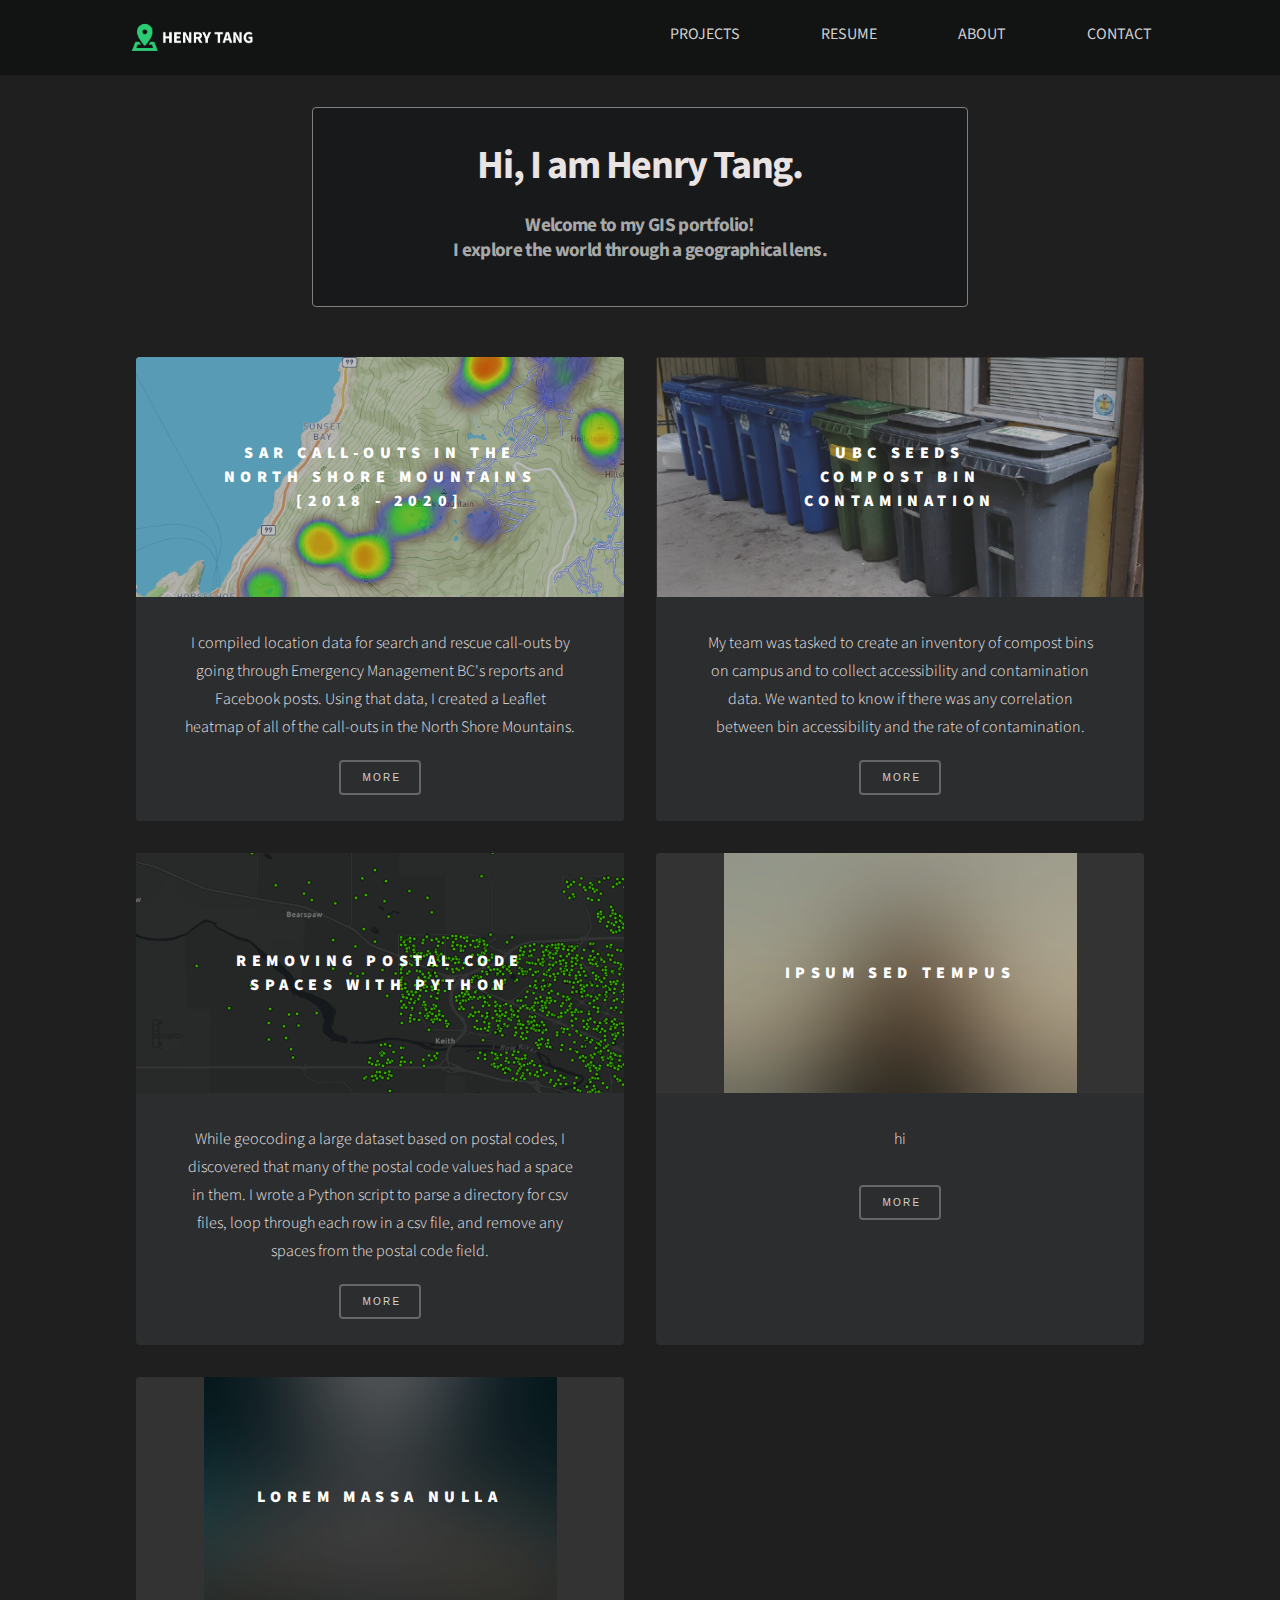
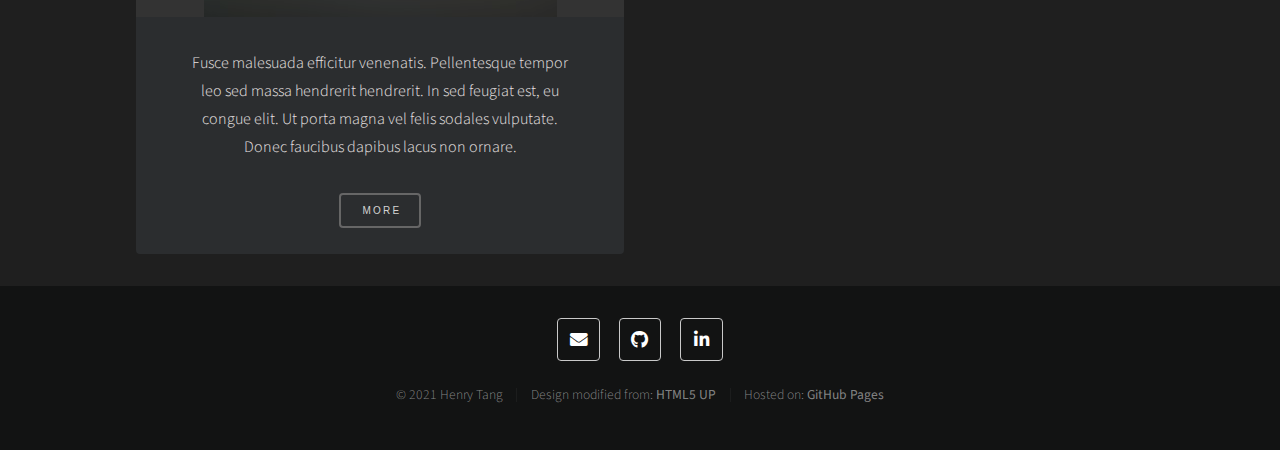
==== index.html @ 57dc657f "add postal code page" ====
<!DOCTYPE HTML>
<!--
	Phantom by HTML5 UP
	html5up.net | @ajlkn
	Free for personal and commercial use under the CCA 3.0 license (html5up.net/license)
-->
<html>

<head>
	<title>Henry Tang - GIS Portfolio</title>
	<meta charset="utf-8" />
	<meta name="viewport" content="width=device-width, initial-scale=1, user-scalable=no" />
	<link rel="icon" href="icons8-location-96.png"></link>
	<link rel="stylesheet" href="assets/css/main.css"></link>
	<noscript>
		<link rel="stylesheet" href="assets/css/noscript.css" />
	</noscript>
	<link rel="stylesheet" href="https://cdnjs.cloudflare.com/ajax/libs/font-awesome/4.7.0/css/font-awesome.min.css">
</head>



<body class="is-preload">
	<!-- Wrapper -->
	<div id="wrapper">

		<!-- Header -->
		<header id="header">

			<div class="container" id="navbar">
				<a href="index.html"><img id="logo" src="images/logo.png" alt="logo"></a>
				<nav id=nav_new>
					<ul>
						<li><a href="index.html">Projects</a></li>
						<li><a href="uploads//media//Resume.pdf" target=“_blank” rel=“noopener noreferrer”>Resume</a></li>
						<li><a href="about.html">About</a></li>
						<li><a href="contact.html">Contact</a></li>
					</ul>
				</nav>
			</div>
		</header>

		<!-- Main -->
		<div id="main">
			<div class="inner">
			<section id="intro" class="main">
				<div>
					<h1>Hi, I am Henry Tang.</h1>
					<h1 id=subtitle>Welcome to my GIS portfolio!</br> I explore the world through a geographical lens. </h1>
				</div>
			</section>

				<!-- Items -->
				<div id="boxes">
					<section class="main items">
						<article class="item">
							<header>
								<a href="SAR_callouts_2018_2020.html"><img src="images/heatmap2.png" alt="heatmap" style="max-width: 100%; height: auto;"></a>
								<h3 id=title>SAR Call-outs in the </br>North Shore Mountains </br>[2018 - 2020]</h3>
							</header>
							<p id=desc>I compiled location data for search and rescue call-outs by going through Emergency Management BC's reports and Facebook posts. Using that data, I created a Leaflet heatmap of all of the call-outs in the North Shore Mountains.  </p>
							<button class="button" onclick="parent.location='SAR_callouts_2018_2020.html'">More</button>
						</article>

						<article class="item">
							<header>
								<a href="SEEDS_compost.html"><img src="images/compost_bins.png" alt="compost_bins" style="max-width: 100%; height: auto;"></a>
								<h3 id=title>UBC SEEDS </br>Compost Bin </br>Contamination</h3>
							</header>
							<p id=desc>My team was tasked to create an inventory of compost bins on campus and to collect accessibility and contamination data. We wanted to know if there was any correlation between bin accessibility and the rate of contamination. </p>
							<button class="button" onclick="parent.location='SEEDS_compost.html'">More</button>
						</article>

						<article class="item">
							<header>
								<a href="postal_code_spaces.html"><img src="images/geocode.png" alt="" style="max-width: 100%; height: auto;"></a>
								<h3>Removing Postal Code </br>Spaces with Python</h3>
							</header>
							<p id=desc>While geocoding a large dataset based on postal codes, I discovered that many of the postal code values had a space in them. I wrote a Python script to parse a directory for csv files, loop through each row in a csv file, and remove any spaces from the postal code field.</p>
							<button class="button" onclick="parent.location='postal_code_spaces.html'">More</button>
							</button>
						</article>

						<article class="item">
							<header>
								<a href="#"><img src="images/pic04.jpg" alt="" style="max-width: 100%; height: auto;"></a>
								<h3>Ipsum sed tempus</h3>
							</header>
							<p>hi</p>
							<button class="button" onclick="">More</button>
						</article>

						<article class="item">
							<header>
								<a href="#"><img src="images/pic03.jpg" alt="" style="max-width: 100%; height: auto;"></a>
								<h3>Lorem massa nulla</h3>
							</header>
							<p>Fusce malesuada efficitur venenatis. Pellentesque tempor leo sed massa hendrerit
								hendrerit. In sed
								feugiat est, eu congue elit. Ut porta magna vel felis sodales vulputate. Donec faucibus
								dapibus
								lacus non ornare.</p>
							<button class="button" onclick="">More</button>
						</article>

						<!-- <article class="item">
							<header>
								<a href="#"><img src="images/pic04.jpg" alt="" style="max-width: 100%; height: auto;"></a>
								<h3>Ipsum sed tempus</h3>
							</header>
							<p>Fusce malesuada efficitur venenatis. Pellentesque tempor leo sed massa hendrerit
								hendrerit. In sed
								feugiat est, eu congue elit. Ut porta magna vel felis sodales vulputate. Donec faucibus
								dapibus
								lacus non ornare.</p>
							<button class="button" onclick="">More</button>

						</article> -->
					</section>
				</div>
				</section>
			</div>
		</div>

		<!-- Footer -->
		<footer id="footer">
			<div class="inner">
				<section>
					<ul class="icons">
						<li><a href="mailto:henrytang@htang.me" target=“_blank” rel=“noopener noreferrer” class="icon solid style2 fa-envelope"><span class="label">Email</span></a></li>
						<li><a href="https://github.com/ohenryu" target=“_blank” rel=“noopener noreferrer” class="icon brands style2 fa-github"><span class="label">GitHub</span></a></li>
						<li><a href="https://linkedin.com/in/tanghenry" target=“_blank” rel=“noopener noreferrer" class="icon brands style2 fa-linkedin-in"><span class="label">Linkedin</span></a></li>
					</ul>
				</section>
				<ul class="copyright">
					<li>&copy; 2021 Henry Tang</li><li>Design modified from: <a href="http://html5up.net" target=“_blank” rel=“noopener noreferrer">HTML5 UP</a></li><li>Hosted on: <a href="https://pages.github.com/" target=“_blank” rel=“noopener noreferrer">GitHub Pages</a></li>
				</ul>
			</div>
		</footer>

	</div>

	<!-- Scripts -->
	<script src="assets/js/jquery.min.js"></script>
	<script src="assets/js/browser.min.js"></script>
	<script src="assets/js/breakpoints.min.js"></script>
	<script src="assets/js/util.js"></script>
	<script src="assets/js/main.js"></script>
	<script>
	</script>
</body>

</html>
---- assets/css/main.css ----
@import url(fontawesome-all.min.css);
@import url("https://fonts.googleapis.com/css?family=Pacifico|Source+Sans+Pro:200,400");

/*
	Phantom by HTML5 UP
	html5up.net | @ajlkn
	Free for personal and commercial use under the CCA 3.0 license (html5up.net/license)
*/

html, body, div, span, applet, object,
iframe, h1, h2, h3, h4, h5, h6, p, blockquote,
pre, a, abbr, acronym, address, big, cite,
code, del, dfn, em, img, ins, kbd, q, s, samp,
small, strike, strong, sub, sup, tt, var, b,
u, i, center, dl, dt, dd, ol, ul, li, fieldset,
form, label, legend, table, caption, tbody,
tfoot, thead, tr, th, td, article, aside,
canvas, details, embed, figure, figcaption,
footer, header, hgroup, menu, nav, output, ruby,
section, summary, time, mark, audio, video {
	margin: 0;
	padding: 0;
	border: 0;
	font-size: 100%;
	font: inherit;
	vertical-align: baseline;}

article, aside, details, figcaption, figure,
footer, header, hgroup, menu, nav, section {
	display: block;}

body {
	line-height: 1;
}

ol, ul {
	list-style: none;
}

blockquote, q {
	quotes: none;
}

	blockquote:before, blockquote:after, q:before, q:after {
		content: '';
		content: none;
	}

table {
	border-collapse: collapse;
	border-spacing: 0;
}

body {
	-webkit-text-size-adjust: none;
}

mark {
	background-color: transparent;
	color: inherit;
}

input::-moz-focus-inner {
	border: 0;
	padding: 0;
}

input, select, textarea {
	-moz-appearance: none;
	-webkit-appearance: none;
	-ms-appearance: none;
	appearance: none;
}

/* Basic */

	@-ms-viewport {
		width: device-width;
	}

	body {
		-ms-overflow-style: scrollbar;
	}

	@media screen and (max-width: 480px) {

		html, body {
			min-width: 320px;
		}

	}

	html {
		box-sizing: border-box;
	}

	*, *:before, *:after {
		box-sizing: inherit;
	}

	body {
		background: #1f1f1f;
	}

		body.is-preload *, body.is-preload *:before, body.is-preload *:after {
			-moz-animation: none !important;
			-webkit-animation: none !important;
			-ms-animation: none !important;
			animation: none !important;
			-moz-transition: none !important;
			-webkit-transition: none !important;
			-ms-transition: none !important;
			transition: none !important;
		}

/* Intro */

#intro {
	margin: auto;
	padding: 2em 4em 1.5em 4em;
	background-color:#18191a;
	border-radius: 4px;
	text-align: center;
	border: gray;
	border-style: solid;
	border-width: 0.5px;
	max-width: 65%;
}

	@media screen and (max-width: 736px) {

		#intro {
			padding: 2em 2em 0.1em 2em;
		}

	}

	@media screen and (max-width: 480px) {

		#intro {
			padding: 2em 1em 0.1em 1em;
		}

			#intro p br {
				display: none;
			}

	}

/* Type */

	body, input, select, textarea {
		color: rgb(233, 227, 227);
		font-family: "Source Sans Pro", Helvetica, sans-serif;
		font-size: 13pt;
		font-weight: 300;
		line-height: 1.75;
		letter-spacing: 0px;
		align-content: left;
	}

		@media screen and (max-width: 1680px) {

			body, input, select, textarea {
				font-size: 13pt;
			}

		}

		@media screen and (max-width: 1280px) {

			body, input, select, textarea {
				font-size: 12pt;
			}

		}

	a {
		-moz-transition: border-bottom-color 0.2s ease, color 0.2s ease;
		-webkit-transition: border-bottom-color 0.2s ease, color 0.2s ease;
		-ms-transition: border-bottom-color 0.2s ease, color 0.2s ease;
		transition: border-bottom-color 0.2s ease, color 0.2s ease;
		text-decoration: none;
		color: #6487c9;
		font-weight: normal;
	}

		a:hover {
			border-bottom-color: transparent;
			color: #a0a9fd !important;
		}

	strong, b {
		font-weight: 900;
	}

	em, i {
		font-style: italic;
	}

	p {
		margin: 0 0 2em 0;
		font-weight: 300;
	}
		#text-indent {
			text-indent: 1.5em;
			text-align: left;
		}

	h1 {
		font-size: 2.5em;
		font-weight: 700;
		line-height: 1.3;
		margin: 0 0 1em 0;
		letter-spacing: -0.035em;
	}

		h1 a {
			color: inherit;
		}

		@media screen and (max-width: 736px) {

			h1 {
				font-size: 2em;
				margin: 0 0 1em 0;
			}

		}

		@media screen and (max-width: 360px) {

			h1 {
				font-size: 1.75em;
			}

		}

	h2, h3, h4, h5, h6 {
		font-weight: 900;
		line-height: 1.5;
		margin: 0 0 2em 0;
		text-transform: uppercase;
		letter-spacing: 0.35em;
	}

		h2 a, h3 a, h4 a, h5 a, h6 a {
			color: inherit;
		}

	h2 {
		font-size: 1.1em;
	}

	h3 {
		font-size: 1em;
	}

	h4 {
		font-size: 0.8em;
	}

	h5 {
		font-size: 0.8em;
	}

	h6 {
		font-size: 0.8em;
	}

	@media screen and (max-width: 980px) {

		h1 br, h2 br, h3 br, h4 br, h5 br, h6 br {
			display: none;
		}

	}

	@media screen and (max-width: 736px) {

		h2 {
			font-size: 1em;
		}

		h3 {
			font-size: 0.8em;
		}

	}

	sub {
		font-size: 0.8em;
		position: relative;
		top: 0.5em;
	}

	sup {
		font-size: 0.8em;
		position: relative;
		top: -0.5em;
	}

	blockquote {
		border-left: solid 4px #c9c9c9;
		font-style: italic;
		margin: 0 0 2em 0;
		padding: 0.5em 0 0.5em 2em;
	}

	code {
		background: rgba(144, 144, 144, 0.075);
		border-radius: 4px;
		border: solid 1px #c9c9c9;
		font-family: "Consolas", monospace;
		font-size: 0.9em;
		margin:  0.25em;
		padding: 0.25em 0.65em;
		text-align: left;
	}

	pre {
		-webkit-overflow-scrolling: touch;
		font-family: "Courier New", monospace;
		font-size: 0.9em;
		margin: 0 0 2em 0;
		width: 76%;
		height: 50%;
		margin: auto;
	}

		pre code {
			display: block;
			line-height: 1.75;
			padding: 1em 1.5em;
			overflow-x: auto;
		}

	hr {
		border: 0;
		border-bottom: solid 1px #c9c9c9;
		margin-top: -1em;
		margin-bottom: 1em;
	}

		hr.major {
			margin: 3em 0;
		}

	.align-left {
		text-align: left;
	}

	.align-center {
		text-align: center;
	}

	.align-right {
		text-align: right;
	}

/* Row */

	.row {
		display: flex;
		flex-wrap: wrap;
		box-sizing: border-box;
		align-items: stretch;
	}

		.row > * {
			box-sizing: border-box;
		}

		.row.gtr-uniform > * > :last-child {
			margin-bottom: 0;
		}

		.row.aln-left {
			justify-content: flex-start;
		}

		.row.aln-center {
			justify-content: center;
		}

		.row.aln-right {
			justify-content: flex-end;
		}

		.row.aln-top {
			align-items: flex-start;
		}

		.row.aln-middle {
			align-items: center;
		}

		.row.aln-bottom {
			align-items: flex-end;
		}

		.row > .imp {
			order: -1;
		}

		.row > .col-1 {
			width: 8.33333%;
		}

		.row > .off-1 {
			margin-left: 8.33333%;
		}

		.row > .col-2 {
			width: 16.66667%;
		}

		.row > .off-2 {
			margin-left: 16.66667%;
		}

		.row > .col-3 {
			width: 25%;
		}

		.row > .off-3 {
			margin-left: 25%;
		}

		.row > .col-4 {
			width: 33.33333%;
		}

		.row > .off-4 {
			margin-left: 33.33333%;
		}

		.row > .col-5 {
			width: 41.66667%;
		}

		.row > .off-5 {
			margin-left: 41.66667%;
		}

		.row > .col-6 {
			width: 50%;
		}

		.row > .off-6 {
			margin-left: 50%;
		}

		.row > .col-7 {
			width: 58.33333%;
		}

		.row > .off-7 {
			margin-left: 58.33333%;
		}

		.row > .col-8 {
			width: 66.66667%;
		}

		.row > .off-8 {
			margin-left: 66.66667%;
		}

		.row > .col-9 {
			width: 75%;
		}

		.row > .off-9 {
			margin-left: 75%;
		}

		.row > .col-10 {
			width: 83.33333%;
		}

		.row > .off-10 {
			margin-left: 83.33333%;
		}

		.row > .col-11 {
			width: 91.66667%;
		}

		.row > .off-11 {
			margin-left: 91.66667%;
		}

		.row > .col-12 {
			width: 100%;
		}

		.row > .off-12 {
			margin-left: 100%;
		}

		.row.gtr-0 {
			margin-top: 0;
			margin-left: 0em;
		}

			.row.gtr-0 > * {
				padding: 0 0 0 0em;
			}

			.row.gtr-0.gtr-uniform {
				margin-top: 0em;
			}

				.row.gtr-0.gtr-uniform > * {
					padding-top: 0em;
				}

		.row.gtr-25 {
			margin-top: 0;
			margin-left: -0.5em;
		}

			.row.gtr-25 > * {
				padding: 0 0 0 0.5em;
			}

			.row.gtr-25.gtr-uniform {
				margin-top: -0.5em;
			}

				.row.gtr-25.gtr-uniform > * {
					padding-top: 0.5em;
				}

		.row.gtr-50 {
			margin-top: 0;
			margin-left: -1em;
		}

			.row.gtr-50 > * {
				padding: 0 0 0 1em;
			}

			.row.gtr-50.gtr-uniform {
				margin-top: -1em;
			}

				.row.gtr-50.gtr-uniform > * {
					padding-top: 1em;
				}

		.row {
			margin-top: 0;
			margin-left: -2em;
		}

			.row > * {
				padding: 0 0 0 2em;
			}

			.row.gtr-uniform {
				margin-top: -2em;
			}

				.row.gtr-uniform > * {
					padding-top: 2em;
				}

		.row.gtr-150 {
			margin-top: 0;
			margin-left: -3em;
		}

			.row.gtr-150 > * {
				padding: 0 0 0 3em;
			}

			.row.gtr-150.gtr-uniform {
				margin-top: -3em;
			}

				.row.gtr-150.gtr-uniform > * {
					padding-top: 3em;
				}

		.row.gtr-200 {
			margin-top: 0;
			margin-left: -4em;
		}

			.row.gtr-200 > * {
				padding: 0 0 0 4em;
			}

			.row.gtr-200.gtr-uniform {
				margin-top: -4em;
			}

				.row.gtr-200.gtr-uniform > * {
					padding-top: 4em;
				}

		@media screen and (max-width: 1680px) {

			.row {
				display: flex;
				flex-wrap: wrap;
				box-sizing: border-box;
				align-items: stretch;
			}

				.row > * {
					box-sizing: border-box;
				}

				.row.gtr-uniform > * > :last-child {
					margin-bottom: 0;
				}

				.row.aln-left {
					justify-content: flex-start;
				}

				.row.aln-center {
					justify-content: center;
				}

				.row.aln-right {
					justify-content: flex-end;
				}

				.row.aln-top {
					align-items: flex-start;
				}

				.row.aln-middle {
					align-items: center;
				}

				.row.aln-bottom {
					align-items: flex-end;
				}

				.row > .imp-xlarge {
					order: -1;
				}

				.row > .col-1-xlarge {
					width: 8.33333%;
				}

				.row > .off-1-xlarge {
					margin-left: 8.33333%;
				}

				.row > .col-2-xlarge {
					width: 16.66667%;
				}

				.row > .off-2-xlarge {
					margin-left: 16.66667%;
				}

				.row > .col-3-xlarge {
					width: 25%;
				}

				.row > .off-3-xlarge {
					margin-left: 25%;
				}

				.row > .col-4-xlarge {
					width: 33.33333%;
				}

				.row > .off-4-xlarge {
					margin-left: 33.33333%;
				}

				.row > .col-5-xlarge {
					width: 41.66667%;
				}

				.row > .off-5-xlarge {
					margin-left: 41.66667%;
				}

				.row > .col-6-xlarge {
					width: 50%;
				}

				.row > .off-6-xlarge {
					margin-left: 50%;
				}

				.row > .col-7-xlarge {
					width: 58.33333%;
				}

				.row > .off-7-xlarge {
					margin-left: 58.33333%;
				}

				.row > .col-8-xlarge {
					width: 66.66667%;
				}

				.row > .off-8-xlarge {
					margin-left: 66.66667%;
				}

				.row > .col-9-xlarge {
					width: 75%;
				}

				.row > .off-9-xlarge {
					margin-left: 75%;
				}

				.row > .col-10-xlarge {
					width: 83.33333%;
				}

				.row > .off-10-xlarge {
					margin-left: 83.33333%;
				}

				.row > .col-11-xlarge {
					width: 91.66667%;
				}

				.row > .off-11-xlarge {
					margin-left: 91.66667%;
				}

				.row > .col-12-xlarge {
					width: 100%;
				}

				.row > .off-12-xlarge {
					margin-left: 100%;
				}

				.row.gtr-0 {
					margin-top: 0;
					margin-left: 0em;
				}

					.row.gtr-0 > * {
						padding: 0 0 0 0em;
					}

					.row.gtr-0.gtr-uniform {
						margin-top: 0em;
					}

						.row.gtr-0.gtr-uniform > * {
							padding-top: 0em;
						}

				.row.gtr-25 {
					margin-top: 0;
					margin-left: -0.5em;
				}

					.row.gtr-25 > * {
						padding: 0 0 0 0.5em;
					}

					.row.gtr-25.gtr-uniform {
						margin-top: -0.5em;
					}

						.row.gtr-25.gtr-uniform > * {
							padding-top: 0.5em;
						}

				.row.gtr-50 {
					margin-top: 0;
					margin-left: -1em;
				}

					.row.gtr-50 > * {
						padding: 0 0 0 1em;
					}

					.row.gtr-50.gtr-uniform {
						margin-top: -1em;
					}

						.row.gtr-50.gtr-uniform > * {
							padding-top: 1em;
						}

				.row {
					margin-top: 0;
					margin-left: -2em;
				}

					.row > * {
						padding: 0 0 0 2em;
					}

					.row.gtr-uniform {
						margin-top: -2em;
					}

						.row.gtr-uniform > * {
							padding-top: 2em;
						}

				.row.gtr-150 {
					margin-top: 0;
					margin-left: -3em;
				}

					.row.gtr-150 > * {
						padding: 0 0 0 3em;
					}

					.row.gtr-150.gtr-uniform {
						margin-top: -3em;
					}

						.row.gtr-150.gtr-uniform > * {
							padding-top: 3em;
						}

				.row.gtr-200 {
					margin-top: 0;
					margin-left: -4em;
				}

					.row.gtr-200 > * {
						padding: 0 0 0 4em;
					}

					.row.gtr-200.gtr-uniform {
						margin-top: -4em;
					}

						.row.gtr-200.gtr-uniform > * {
							padding-top: 4em;
						}

		}

		@media screen and (max-width: 1280px) {

			.row {
				display: flex;
				flex-wrap: wrap;
				box-sizing: border-box;
				align-items: stretch;
			}

				.row > * {
					box-sizing: border-box;
				}

				.row.gtr-uniform > * > :last-child {
					margin-bottom: 0;
				}

				.row.aln-left {
					justify-content: flex-start;
				}

				.row.aln-center {
					justify-content: center;
				}

				.row.aln-right {
					justify-content: flex-end;
				}

				.row.aln-top {
					align-items: flex-start;
				}

				.row.aln-middle {
					align-items: center;
				}

				.row.aln-bottom {
					align-items: flex-end;
				}

				.row > .imp-large {
					order: -1;
				}

				.row > .col-1-large {
					width: 8.33333%;
				}

				.row > .off-1-large {
					margin-left: 8.33333%;
				}

				.row > .col-2-large {
					width: 16.66667%;
				}

				.row > .off-2-large {
					margin-left: 16.66667%;
				}

				.row > .col-3-large {
					width: 25%;
				}

				.row > .off-3-large {
					margin-left: 25%;
				}

				.row > .col-4-large {
					width: 33.33333%;
				}

				.row > .off-4-large {
					margin-left: 33.33333%;
				}

				.row > .col-5-large {
					width: 41.66667%;
				}

				.row > .off-5-large {
					margin-left: 41.66667%;
				}

				.row > .col-6-large {
					width: 50%;
				}

				.row > .off-6-large {
					margin-left: 50%;
				}

				.row > .col-7-large {
					width: 58.33333%;
				}

				.row > .off-7-large {
					margin-left: 58.33333%;
				}

				.row > .col-8-large {
					width: 66.66667%;
				}

				.row > .off-8-large {
					margin-left: 66.66667%;
				}

				.row > .col-9-large {
					width: 75%;
				}

				.row > .off-9-large {
					margin-left: 75%;
				}

				.row > .col-10-large {
					width: 83.33333%;
				}

				.row > .off-10-large {
					margin-left: 83.33333%;
				}

				.row > .col-11-large {
					width: 91.66667%;
				}

				.row > .off-11-large {
					margin-left: 91.66667%;
				}

				.row > .col-12-large {
					width: 100%;
				}

				.row > .off-12-large {
					margin-left: 100%;
				}

				.row.gtr-0 {
					margin-top: 0;
					margin-left: 0em;
				}

					.row.gtr-0 > * {
						padding: 0 0 0 0em;
					}

					.row.gtr-0.gtr-uniform {
						margin-top: 0em;
					}

						.row.gtr-0.gtr-uniform > * {
							padding-top: 0em;
						}

				.row.gtr-25 {
					margin-top: 0;
					margin-left: -0.5em;
				}

					.row.gtr-25 > * {
						padding: 0 0 0 0.5em;
					}

					.row.gtr-25.gtr-uniform {
						margin-top: -0.5em;
					}

						.row.gtr-25.gtr-uniform > * {
							padding-top: 0.5em;
						}

				.row.gtr-50 {
					margin-top: 0;
					margin-left: -1em;
				}

					.row.gtr-50 > * {
						padding: 0 0 0 1em;
					}

					.row.gtr-50.gtr-uniform {
						margin-top: -1em;
					}

						.row.gtr-50.gtr-uniform > * {
							padding-top: 1em;
						}

				.row {
					margin-top: 0;
					margin-left: -2em;
				}

					.row > * {
						padding: 0 0 0 2em;
					}

					.row.gtr-uniform {
						margin-top: -2em;
					}

						.row.gtr-uniform > * {
							padding-top: 2em;
						}

				.row.gtr-150 {
					margin-top: 0;
					margin-left: -3em;
				}

					.row.gtr-150 > * {
						padding: 0 0 0 3em;
					}

					.row.gtr-150.gtr-uniform {
						margin-top: -3em;
					}

						.row.gtr-150.gtr-uniform > * {
							padding-top: 3em;
						}

				.row.gtr-200 {
					margin-top: 0;
					margin-left: -4em;
				}

					.row.gtr-200 > * {
						padding: 0 0 0 4em;
					}

					.row.gtr-200.gtr-uniform {
						margin-top: -4em;
					}

						.row.gtr-200.gtr-uniform > * {
							padding-top: 4em;
						}

		}

		@media screen and (max-width: 980px) {

			.row {
				display: flex;
				flex-wrap: wrap;
				box-sizing: border-box;
				align-items: stretch;
			}

				.row > * {
					box-sizing: border-box;
				}

				.row.gtr-uniform > * > :last-child {
					margin-bottom: 0;
				}

				.row.aln-left {
					justify-content: flex-start;
				}

				.row.aln-center {
					justify-content: center;
				}

				.row.aln-right {
					justify-content: flex-end;
				}

				.row.aln-top {
					align-items: flex-start;
				}

				.row.aln-middle {
					align-items: center;
				}

				.row.aln-bottom {
					align-items: flex-end;
				}

				.row > .imp-medium {
					order: -1;
				}

				.row > .col-1-medium {
					width: 8.33333%;
				}

				.row > .off-1-medium {
					margin-left: 8.33333%;
				}

				.row > .col-2-medium {
					width: 16.66667%;
				}

				.row > .off-2-medium {
					margin-left: 16.66667%;
				}

				.row > .col-3-medium {
					width: 25%;
				}

				.row > .off-3-medium {
					margin-left: 25%;
				}

				.row > .col-4-medium {
					width: 33.33333%;
				}

				.row > .off-4-medium {
					margin-left: 33.33333%;
				}

				.row > .col-5-medium {
					width: 41.66667%;
				}

				.row > .off-5-medium {
					margin-left: 41.66667%;
				}

				.row > .col-6-medium {
					width: 50%;
				}

				.row > .off-6-medium {
					margin-left: 50%;
				}

				.row > .col-7-medium {
					width: 58.33333%;
				}

				.row > .off-7-medium {
					margin-left: 58.33333%;
				}

				.row > .col-8-medium {
					width: 66.66667%;
				}

				.row > .off-8-medium {
					margin-left: 66.66667%;
				}

				.row > .col-9-medium {
					width: 75%;
				}

				.row > .off-9-medium {
					margin-left: 75%;
				}

				.row > .col-10-medium {
					width: 83.33333%;
				}

				.row > .off-10-medium {
					margin-left: 83.33333%;
				}

				.row > .col-11-medium {
					width: 91.66667%;
				}

				.row > .off-11-medium {
					margin-left: 91.66667%;
				}

				.row > .col-12-medium {
					width: 100%;
				}

				.row > .off-12-medium {
					margin-left: 100%;
				}

				.row.gtr-0 {
					margin-top: 0;
					margin-left: 0em;
				}

					.row.gtr-0 > * {
						padding: 0 0 0 0em;
					}

					.row.gtr-0.gtr-uniform {
						margin-top: 0em;
					}

						.row.gtr-0.gtr-uniform > * {
							padding-top: 0em;
						}

				.row.gtr-25 {
					margin-top: 0;
					margin-left: -0.375em;
				}

					.row.gtr-25 > * {
						padding: 0 0 0 0.375em;
					}

					.row.gtr-25.gtr-uniform {
						margin-top: -0.375em;
					}

						.row.gtr-25.gtr-uniform > * {
							padding-top: 0.375em;
						}

				.row.gtr-50 {
					margin-top: 0;
					margin-left: -0.75em;
				}

					.row.gtr-50 > * {
						padding: 0 0 0 0.75em;
					}

					.row.gtr-50.gtr-uniform {
						margin-top: -0.75em;
					}

						.row.gtr-50.gtr-uniform > * {
							padding-top: 0.75em;
						}

				.row {
					margin-top: 0;
					margin-left: -1.5em;
				}

					.row > * {
						padding: 0 0 0 1.5em;
					}

					.row.gtr-uniform {
						margin-top: -1.5em;
					}

						.row.gtr-uniform > * {
							padding-top: 1.5em;
						}

				.row.gtr-150 {
					margin-top: 0;
					margin-left: -2.25em;
				}

					.row.gtr-150 > * {
						padding: 0 0 0 2.25em;
					}

					.row.gtr-150.gtr-uniform {
						margin-top: -2.25em;
					}

						.row.gtr-150.gtr-uniform > * {
							padding-top: 2.25em;
						}

				.row.gtr-200 {
					margin-top: 0;
					margin-left: -3em;
				}

					.row.gtr-200 > * {
						padding: 0 0 0 3em;
					}

					.row.gtr-200.gtr-uniform {
						margin-top: -3em;
					}

						.row.gtr-200.gtr-uniform > * {
							padding-top: 3em;
						}

		}

		@media screen and (max-width: 736px) {

			.row {
				display: flex;
				flex-wrap: wrap;
				box-sizing: border-box;
				align-items: stretch;
			}

				.row > * {
					box-sizing: border-box;
				}

				.row.gtr-uniform > * > :last-child {
					margin-bottom: 0;
				}

				.row.aln-left {
					justify-content: flex-start;
				}

				.row.aln-center {
					justify-content: center;
				}

				.row.aln-right {
					justify-content: flex-end;
				}

				.row.aln-top {
					align-items: flex-start;
				}

				.row.aln-middle {
					align-items: center;
				}

				.row.aln-bottom {
					align-items: flex-end;
				}

				.row > .imp-small {
					order: -1;
				}

				.row > .col-1-small {
					width: 8.33333%;
				}

				.row > .off-1-small {
					margin-left: 8.33333%;
				}

				.row > .col-2-small {
					width: 16.66667%;
				}

				.row > .off-2-small {
					margin-left: 16.66667%;
				}

				.row > .col-3-small {
					width: 25%;
				}

				.row > .off-3-small {
					margin-left: 25%;
				}

				.row > .col-4-small {
					width: 33.33333%;
				}

				.row > .off-4-small {
					margin-left: 33.33333%;
				}

				.row > .col-5-small {
					width: 41.66667%;
				}

				.row > .off-5-small {
					margin-left: 41.66667%;
				}

				.row > .col-6-small {
					width: 50%;
				}

				.row > .off-6-small {
					margin-left: 50%;
				}

				.row > .col-7-small {
					width: 58.33333%;
				}

				.row > .off-7-small {
					margin-left: 58.33333%;
				}

				.row > .col-8-small {
					width: 66.66667%;
				}

				.row > .off-8-small {
					margin-left: 66.66667%;
				}

				.row > .col-9-small {
					width: 75%;
				}

				.row > .off-9-small {
					margin-left: 75%;
				}

				.row > .col-10-small {
					width: 83.33333%;
				}

				.row > .off-10-small {
					margin-left: 83.33333%;
				}

				.row > .col-11-small {
					width: 91.66667%;
				}

				.row > .off-11-small {
					margin-left: 91.66667%;
				}

				.row > .col-12-small {
					width: 100%;
				}

				.row > .off-12-small {
					margin-left: 100%;
				}

				.row.gtr-0 {
					margin-top: 0;
					margin-left: 0em;
				}

					.row.gtr-0 > * {
						padding: 0 0 0 0em;
					}

					.row.gtr-0.gtr-uniform {
						margin-top: 0em;
					}

						.row.gtr-0.gtr-uniform > * {
							padding-top: 0em;
						}

				.row.gtr-25 {
					margin-top: 0;
					margin-left: -0.25em;
				}

					.row.gtr-25 > * {
						padding: 0 0 0 0.25em;
					}

					.row.gtr-25.gtr-uniform {
						margin-top: -0.25em;
					}

						.row.gtr-25.gtr-uniform > * {
							padding-top: 0.25em;
						}

				.row.gtr-50 {
					margin-top: 0;
					margin-left: -0.5em;
				}

					.row.gtr-50 > * {
						padding: 0 0 0 0.5em;
					}

					.row.gtr-50.gtr-uniform {
						margin-top: -0.5em;
					}

						.row.gtr-50.gtr-uniform > * {
							padding-top: 0.5em;
						}

				.row {
					margin-top: 0;
					margin-left: -1em;
				}

					.row > * {
						padding: 0 0 0 1em;
					}

					.row.gtr-uniform {
						margin-top: -1em;
					}

						.row.gtr-uniform > * {
							padding-top: 1em;
						}

				.row.gtr-150 {
					margin-top: 0;
					margin-left: -1.5em;
				}

					.row.gtr-150 > * {
						padding: 0 0 0 1.5em;
					}

					.row.gtr-150.gtr-uniform {
						margin-top: -1.5em;
					}

						.row.gtr-150.gtr-uniform > * {
							padding-top: 1.5em;
						}

				.row.gtr-200 {
					margin-top: 0;
					margin-left: -2em;
				}

					.row.gtr-200 > * {
						padding: 0 0 0 2em;
					}

					.row.gtr-200.gtr-uniform {
						margin-top: -2em;
					}

						.row.gtr-200.gtr-uniform > * {
							padding-top: 2em;
						}

		}

		@media screen and (max-width: 480px) {

			.row {
				display: flex;
				flex-wrap: wrap;
				box-sizing: border-box;
				align-items: stretch;
			}

				.row > * {
					box-sizing: border-box;
				}

				.row.gtr-uniform > * > :last-child {
					margin-bottom: 0;
				}

				.row.aln-left {
					justify-content: flex-start;
				}

				.row.aln-center {
					justify-content: center;
				}

				.row.aln-right {
					justify-content: flex-end;
				}

				.row.aln-top {
					align-items: flex-start;
				}

				.row.aln-middle {
					align-items: center;
				}

				.row.aln-bottom {
					align-items: flex-end;
				}

				.row > .imp-xsmall {
					order: -1;
				}

				.row > .col-1-xsmall {
					width: 8.33333%;
				}

				.row > .off-1-xsmall {
					margin-left: 8.33333%;
				}

				.row > .col-2-xsmall {
					width: 16.66667%;
				}

				.row > .off-2-xsmall {
					margin-left: 16.66667%;
				}

				.row > .col-3-xsmall {
					width: 25%;
				}

				.row > .off-3-xsmall {
					margin-left: 25%;
				}

				.row > .col-4-xsmall {
					width: 33.33333%;
				}

				.row > .off-4-xsmall {
					margin-left: 33.33333%;
				}

				.row > .col-5-xsmall {
					width: 41.66667%;
				}

				.row > .off-5-xsmall {
					margin-left: 41.66667%;
				}

				.row > .col-6-xsmall {
					width: 50%;
				}

				.row > .off-6-xsmall {
					margin-left: 50%;
				}

				.row > .col-7-xsmall {
					width: 58.33333%;
				}

				.row > .off-7-xsmall {
					margin-left: 58.33333%;
				}

				.row > .col-8-xsmall {
					width: 66.66667%;
				}

				.row > .off-8-xsmall {
					margin-left: 66.66667%;
				}

				.row > .col-9-xsmall {
					width: 75%;
				}

				.row > .off-9-xsmall {
					margin-left: 75%;
				}

				.row > .col-10-xsmall {
					width: 83.33333%;
				}

				.row > .off-10-xsmall {
					margin-left: 83.33333%;
				}

				.row > .col-11-xsmall {
					width: 91.66667%;
				}

				.row > .off-11-xsmall {
					margin-left: 91.66667%;
				}

				.row > .col-12-xsmall {
					width: 100%;
				}

				.row > .off-12-xsmall {
					margin-left: 100%;
				}

				.row.gtr-0 {
					margin-top: 0;
					margin-left: 0em;
				}

					.row.gtr-0 > * {
						padding: 0 0 0 0em;
					}

					.row.gtr-0.gtr-uniform {
						margin-top: 0em;
					}

						.row.gtr-0.gtr-uniform > * {
							padding-top: 0em;
						}

				.row.gtr-25 {
					margin-top: 0;
					margin-left: -0.25em;
				}

					.row.gtr-25 > * {
						padding: 0 0 0 0.25em;
					}

					.row.gtr-25.gtr-uniform {
						margin-top: -0.25em;
					}

						.row.gtr-25.gtr-uniform > * {
							padding-top: 0.25em;
						}

				.row.gtr-50 {
					margin-top: 0;
					margin-left: -0.5em;
				}

					.row.gtr-50 > * {
						padding: 0 0 0 0.5em;
					}

					.row.gtr-50.gtr-uniform {
						margin-top: -0.5em;
					}

						.row.gtr-50.gtr-uniform > * {
							padding-top: 0.5em;
						}

				.row {
					margin-top: 0;
					margin-left: -1em;
				}

					.row > * {
						padding: 0 0 0 1em;
					}

					.row.gtr-uniform {
						margin-top: -1em;
					}

						.row.gtr-uniform > * {
							padding-top: 1em;
						}

				.row.gtr-150 {
					margin-top: 0;
					margin-left: -1.5em;
				}

					.row.gtr-150 > * {
						padding: 0 0 0 1.5em;
					}

					.row.gtr-150.gtr-uniform {
						margin-top: -1.5em;
					}

						.row.gtr-150.gtr-uniform > * {
							padding-top: 1.5em;
						}

				.row.gtr-200 {
					margin-top: 0;
					margin-left: -2em;
				}

					.row.gtr-200 > * {
						padding: 0 0 0 2em;
					}

					.row.gtr-200.gtr-uniform {
						margin-top: -2em;
					}

						.row.gtr-200.gtr-uniform > * {
							padding-top: 2em;
						}

		}

/* Section/Article */

	section.special, article.special {
		text-align: center;
	}

	header p {
		margin-top: -1em;
	}

	@media screen and (max-width: 736px) {

		header p {
			margin-top: 0;
		}

	}

/* Icon */

	.icon {
		text-decoration: none;
		border-bottom: none;
		position: relative;
	}

		.icon:before {
			-moz-osx-font-smoothing: grayscale;
			-webkit-font-smoothing: antialiased;
			display: inline-block;
			font-style: normal;
			font-variant: normal;
			text-rendering: auto;
			line-height: 1;
			text-transform: none !important;
			font-family: 'Font Awesome 5 Free';
			font-weight: 400;
		}

		.icon > .label {
			display: none;
		}

		.icon:before {
			line-height: inherit;
		}

		.icon.solid:before {
			font-weight: 900;
		}

		.icon.brands:before {
			font-family: 'Font Awesome 5 Brands';
		}

		.icon.style2 {
			-moz-transition: background-color 0.2s ease-in-out, color 0.2s ease-in-out, border-color 0.2s ease-in-out;
			-webkit-transition: background-color 0.2s ease-in-out, color 0.2s ease-in-out, border-color 0.2s ease-in-out;
			-ms-transition: background-color 0.2s ease-in-out, color 0.2s ease-in-out, border-color 0.2s ease-in-out;
			transition: background-color 0.2s ease-in-out, color 0.2s ease-in-out, border-color 0.2s ease-in-out;
			background-color: transparent;
			border: solid 1px #c9c9c9;
			border-radius: 4px;
			width: 2.65em;
			height: 2.65em;
			display: inline-block;
			text-align: center;
			line-height: 2.65em;
			color: white;
		}

			.icon.style2:before {
				font-size: 1.1em;
			}

			.icon.style2:hover {
				color: #4c55cf;
				border-color: #4c55cf;
			}

			.icon.style2:active {
				background-color: rgba(242, 132, 158, 0.1);
			}

/* List */

	ol {
		list-style: decimal;
		margin: 0 0 2em 0;
		padding-left: 1.25em;
	}

		ol li {
			padding-left: 0.25em;
		}

	ul {
		list-style: disc;
		margin: 0 0 2em 0;
		padding-left: 1em;
	}

		ul li {
			padding-left: 0.5em;
		}

		ul.alt {
			list-style: none;
			padding-left: 0;
		}

			ul.alt li {
				border-top: solid 1px #c9c9c9;
				padding: 0.5em 0;
			}

				ul.alt li:first-child {
					border-top: 0;
					padding-top: 0;
				}

	dl {
		margin: 0 0 2em 0;
	}

		dl dt {
			display: block;
			font-weight: 900;
			margin: 0 0 1em 0;
		}

		dl dd {
			margin-left: 2em;
		}

/* Actions */

	ul.actions {
		display: -moz-flex;
		display: -webkit-flex;
		display: -ms-flex;
		display: flex;
		cursor: default;
		list-style: none;
		margin-left: -1em;
		padding-left: 0;
	}

		ul.actions li {
			padding: 0 0 0 1em;
			vertical-align: middle;
		}

		ul.actions.special {
			-moz-justify-content: center;
			-webkit-justify-content: center;
			-ms-justify-content: center;
			justify-content: center;
			width: 100%;
			margin-left: 0;
		}

			ul.actions.special li:first-child {
				padding-left: 0;
			}

		ul.actions.stacked {
			-moz-flex-direction: column;
			-webkit-flex-direction: column;
			-ms-flex-direction: column;
			flex-direction: column;
			margin-left: 0;
		}

			ul.actions.stacked li {
				padding: 1.3em 0 0 0;
			}

				ul.actions.stacked li:first-child {
					padding-top: 0;
				}

		ul.actions.fit {
			width: calc(100% + 1em);
		}

			ul.actions.fit li {
				-moz-flex-grow: 1;
				-webkit-flex-grow: 1;
				-ms-flex-grow: 1;
				flex-grow: 1;
				-moz-flex-shrink: 1;
				-webkit-flex-shrink: 1;
				-ms-flex-shrink: 1;
				flex-shrink: 1;
				width: 100%;
			}

				ul.actions.fit li > * {
					width: 100%;
				}

			ul.actions.fit.stacked {
				width: 100%;
			}

		@media screen and (max-width: 480px) {

			ul.actions:not(.fixed) {
				-moz-flex-direction: column;
				-webkit-flex-direction: column;
				-ms-flex-direction: column;
				flex-direction: column;
				margin-left: 0;
				width: 100% !important;
			}

				ul.actions:not(.fixed) li {
					-moz-flex-grow: 1;
					-webkit-flex-grow: 1;
					-ms-flex-grow: 1;
					flex-grow: 1;
					-moz-flex-shrink: 1;
					-webkit-flex-shrink: 1;
					-ms-flex-shrink: 1;
					flex-shrink: 1;
					padding: 1em 0 0 0;
					text-align: center;
					width: 100%;
				}

					ul.actions:not(.fixed) li > * {
						width: 100%;
					}

					ul.actions:not(.fixed) li:first-child {
						padding-top: 0;
					}

					ul.actions:not(.fixed) li input[type="submit"],
					ul.actions:not(.fixed) li input[type="reset"],
					ul.actions:not(.fixed) li input[type="button"],
					ul.actions:not(.fixed) li button,
					ul.actions:not(.fixed) li .button {
						width: 100%;
					}

						ul.actions:not(.fixed) li input[type="submit"].icon:before,
						ul.actions:not(.fixed) li input[type="reset"].icon:before,
						ul.actions:not(.fixed) li input[type="button"].icon:before,
						ul.actions:not(.fixed) li button.icon:before,
						ul.actions:not(.fixed) li .button.icon:before {
							margin-left: -0.5rem;
						}

		}

/* Icons */

	ul.icons {
		cursor: default;
		list-style: none;
		padding-left: 0;
		margin: -1em 0 2em -1em;
	}

		ul.icons li {
			display: inline-block;
			padding: 1em 0 0 1em;
		}

/* Form */

	form {
		margin: 0 0 0em 0;
		overflow-x: hidden;
	}

		form > :last-child {
			margin-bottom: 0;
		}

		form > .fields {
			display: -moz-flex;
			display: -webkit-flex;
			display: -ms-flex;
			display: flex;
			-moz-flex-wrap: wrap;
			-webkit-flex-wrap: wrap;
			-ms-flex-wrap: wrap;
			flex-wrap: wrap;
			width: calc(100% + 3em);
			margin: -1.5em 0 2em -1.5em;
			color: #666666;
		}

			form > .fields > .field {
				-moz-flex-grow: 0;
				-webkit-flex-grow: 0;
				-ms-flex-grow: 0;
				flex-grow: 0;
				-moz-flex-shrink: 0;
				-webkit-flex-shrink: 0;
				-ms-flex-shrink: 0;
				flex-shrink: 0;
				padding: 1.5em 0 0 1.5em;
				width: calc(100% - 1.5em);
			}

				form > .fields > .field.half {
					width: calc(50% - 0.75em);
				}

				form > .fields > .field.third {
					width: calc(100%/3 - 0.5em);
				}

				form > .fields > .field.quarter {
					width: calc(25% - 0.375em);
				}

		@media screen and (max-width: 480px) {

			form > .fields {
				width: calc(100% + 3em);
				margin: -1.5em 0 2em -1.5em;
			}

				form > .fields > .field {
					padding: 1.5em 0 0 1.5em;
					width: calc(100% - 1.5em);
				}

					form > .fields > .field.half {
						width: calc(100% - 1.5em);
					}

					form > .fields > .field.third {
						width: calc(100% - 1.5em);
					}

					form > .fields > .field.quarter {
						width: calc(100% - 1.5em);
					}

		}

	label {
		display: block;
		font-size: 0.9em;
		font-weight: 900;
		margin: 0 0 1em 0;
	}

	input[type="text"],
	input[type="password"],
	input[type="email"],
	input[type="tel"],
	select,
	textarea {
		-moz-appearance: none;
		-webkit-appearance: none;
		-ms-appearance: none;
		appearance: none;
		background-color: transparent;
		border: none;
		border-radius: 0;
		border-bottom: solid 1px #c9c9c9;
		color: inherit;
		display: block;
		outline: 0;
		padding: 0;
		text-decoration: none;
		width: 100%;
	}

		input[type="text"]:invalid,
		input[type="password"]:invalid,
		input[type="email"]:invalid,
		input[type="tel"]:invalid,
		select:invalid,
		textarea:invalid {
			box-shadow: none;
		}

		input[type="text"]:focus,
		input[type="password"]:focus,
		input[type="email"]:focus,
		input[type="tel"]:focus,
		select:focus,
		textarea:focus {
			border-bottom-color: #5fcdf8;
			box-shadow: inset 0 -1px 0 0 #5fcdf8;
		}

	select {
		background-image: url("data:image/svg+xml;charset=utf8,%3Csvg xmlns='http://www.w3.org/2000/svg' width='40' height='40' preserveAspectRatio='none' viewBox='0 0 40 40'%3E%3Cpath d='M9.4,12.3l10.4,10.4l10.4-10.4c0.2-0.2,0.5-0.4,0.9-0.4c0.3,0,0.6,0.1,0.9,0.4l3.3,3.3c0.2,0.2,0.4,0.5,0.4,0.9 c0,0.4-0.1,0.6-0.4,0.9L20.7,31.9c-0.2,0.2-0.5,0.4-0.9,0.4c-0.3,0-0.6-0.1-0.9-0.4L4.3,17.3c-0.2-0.2-0.4-0.5-0.4-0.9 c0-0.4,0.1-0.6,0.4-0.9l3.3-3.3c0.2-0.2,0.5-0.4,0.9-0.4S9.1,12.1,9.4,12.3z' fill='%23c9c9c9' /%3E%3C/svg%3E");
		background-size: 1.25rem;
		background-repeat: no-repeat;
		background-position: calc(100% - 1rem) center;
		height: 3em;
		padding-right: 3em;
		text-overflow: ellipsis;
	}

		select option {
			background: #ffffff;
		}

		select:focus::-ms-value {
			background-color: transparent;
		}

		select::-ms-expand {
			display: none;
		}

	input[type="text"],
	input[type="password"],
	input[type="email"],
	select {
		height: 3em;
	}

	textarea {
		padding: 0;
		min-height: 3.75em;
	}

	input[type="checkbox"],
	input[type="radio"] {
		-moz-appearance: none;
		-webkit-appearance: none;
		-ms-appearance: none;
		appearance: button;
		display: block;
		float: left;
		opacity: 1;
		width: 1em;
		z-index: 1;
	}

		input[type="checkbox"] + label,
		input[type="radio"] + label {
			text-decoration: none;
			color: #585858;
			cursor: default;
			display: inline-block;
			font-size:1em;
			font-weight: 300;
			padding-left: 2.55em;
			padding-right: 0.75em;
			position: relative;
		}

			input[type="checkbox"] + label:before,
			input[type="radio"] + label:before {
				-moz-osx-font-smoothing: grayscale;
				-webkit-font-smoothing: antialiased;
				display: inline-block;
				font-style: normal;
				font-variant: normal;
				text-rendering: auto;
				line-height: 1;
				text-transform: none !important;
				font-family: 'Font Awesome 5 Free';
				font-weight: 900;
			}

			input[type="checkbox"] + label:before,
			input[type="radio"] + label:before {
				border-radius: 4px;
				border: solid 1px #c9c9c9;
				content: '';
				display: inline-block;
				font-size: 0.8em;
				height: 2.25em;
				left: 0;
				line-height: 2.25em;
				position: absolute;
				text-align: center;
				top: 0;
				width: 2.25em;
			}

		input[type="checkbox"]:checked + label:before,
		input[type="radio"]:checked + label:before {
			background: #585858;
			border-color: #585858;
			color: #ffffff;
			content: '\f00c';
		}

		input[type="checkbox"]:focus + label:before,
		input[type="radio"]:focus + label:before {
			border-color: #f2849e;
			box-shadow: 0 0 0 1px #f2849e;
		}

	input[type="checkbox"] + label:before {
		border-radius: 4px;
	}

	input[type="radio"] + label:before {
		border-radius: 100%;
	}

/* Box */

	.box {
		border-radius: 4px;
		border: solid 1px #c9c9c9;
		margin-bottom: 2em;
		padding: 1.5em;
	}

		.box > :last-child,
		.box > :last-child > :last-child,
		.box > :last-child > :last-child > :last-child {
			margin-bottom: 0;
		}

		.box.alt {
			border: 0;
			border-radius: 0;
			padding: 0;
		}

/* Image */

	.image {
		border-radius: 4px;
		border: 0;
		display: inline-block;
		position: relative;
	}

		.image img {
			border-radius: 4px;
			display: block;
		}

		.image.left, .image.right {
			max-width: 40%;
		}

			.image.left img, .image.right img {
				width: 100%;
			}

		.image.left {
			float: left;
			padding: 0 1.5em 1em 0;
			top: 0.25em;
		}

		.image.right {
			float: right;
			padding: 0 0 1em 1.5em;
			top: 0.25em;
		}

		.image.fit {
			display: block;
			margin: 0 0 2em 0;
			width: 100%;
		}

			.image.fit img {
				width: 100%;
			}

		.image.main {
			display: block;
			margin: 0 0 3em 0;
			width: 100%;
		}

			.image.main img {
				width: 100%;
			}

			@media screen and (max-width: 736px) {

				.image.main {
					margin: 0 0 2em 0;
				}

			}

/* Table */

	.table-wrapper {
		-webkit-overflow-scrolling: touch;
		overflow-x: auto;
	}

	table {
		margin: -1em 0 2em 0;
		width: 80%;
		margin-left: auto;
		margin-right: auto;
		-moz-flex-direction: column;
		-webkit-flex-direction: column;
		-ms-flex-direction: column;
		flex-direction: column;
		-moz-flex-wrap: nowrap;
		-webkit-flex-wrap: nowrap;
		-ms-flex-wrap: nowrap;
		flex-wrap: nowrap;
	}

		table tbody tr {
			border: solid 1px #c9c9c9;
			border-left: 0;
			border-right: 0;
		}

			table tbody tr:nth-child(2n + 1) {
				background-color: rgba(180, 180, 180, 0.144);
			}

		table td {
			padding: 0.55em 0.55em;
			font-size: 0.9em;
			vertical-align: middle;
		}

		table th {
			font-size: 0.9em;
			font-weight: 900;
			padding: 0 0.75em 0.75em 0.75em;
			text-align: center;
			vertical-align: middle;
		}

		table thead {
			border-bottom: solid 2px #c9c9c9;
		}

		table tfoot {
			border-top: solid 2px #c9c9c9;
		}

		table.alt {
			border-collapse: separate;
		}

			table.alt tbody tr td {
				border: solid 1px #c9c9c9;
				border-left-width: 0;
				border-top-width: 0;
			}

				table.alt tbody tr td:first-child {
					border-left-width: 1px;
				}

			table.alt tbody tr:first-child td {
				border-top-width: 1px;
			}

			table.alt thead {
				border-bottom: 0;
			}

			table.alt tfoot {
				border-top: 0;
			}

/* Button */

	input[type="submit"],
	input[type="reset"],
	input[type="button"],
	button,
	.button {
		-moz-appearance: none;
		-webkit-appearance: none;
		-ms-appearance: none;
		appearance: none;
		-moz-transition: box-shadow 0.2s ease-in-out, background-color 0.2s ease-in-out, color 0.2s ease-in-out;
		-webkit-transition: box-shadow 0.2s ease-in-out, background-color 0.2s ease-in-out, color 0.2s ease-in-out;
		-ms-transition: box-shadow 0.2s ease-in-out, background-color 0.2s ease-in-out, color 0.2s ease-in-out;
		transition: box-shadow 0.2s ease-in-out, background-color 0.2s ease-in-out, color 0.2s ease-in-out;
		border-radius: 4px;
		border: 0;
		cursor: pointer;
		display: inline-block;
		font-weight: 300;
		height: 3.5em;
		line-height: 3.5em;
		padding: 0 2em 0 2.375em;
		margin-bottom: 10px;
		text-align: center;
		text-decoration: none;
		white-space: nowrap;
		text-transform: uppercase;
		letter-spacing: 0.225em;
		font-size: 0.625em;
	}

		input[type="submit"].icon:before,
		input[type="reset"].icon:before,
		input[type="button"].icon:before,
		button.icon:before,
		.button.icon:before {
			margin-right: 0.5em;
		}

		input[type="submit"].fit,
		input[type="reset"].fit,
		input[type="button"].fit,
		button.fit,
		.button.fit {
			display: block;
			margin: 0 0 1em 0;
			width: 100%;
		}

		input[type="submit"].big,
		input[type="reset"].big,
		input[type="button"].big,
		button.big,
		.button.big {
			font-size: 0.8em;
			padding: 0 2.5em 0 2.875em;
			height: 3.75em;
			line-height: 3.75em;
		}

		input[type="submit"].disabled, input[type="submit"]:disabled,
		input[type="reset"].disabled,
		input[type="reset"]:disabled,
		input[type="button"].disabled,
		input[type="button"]:disabled,
		button.disabled,
		button:disabled,
		.button.disabled,
		.button:disabled {
			-moz-pointer-events: none;
			-webkit-pointer-events: none;
			-ms-pointer-events: none;
			pointer-events: none;
			opacity: 0.25;
		}

		@media screen and (max-width: 480px) {

			input[type="submit"],
			input[type="reset"],
			input[type="button"],
			button,
			.button {
				padding: 0;
			}

		}

	input[type="submit"],
	input[type="reset"],
	input[type="button"],
	button,
	.button {
		background-color: transparent;
		box-shadow: inset 0 0 0 2px #666666;
		color: lightgrey !important;
	}

		input[type="submit"]:hover,
		input[type="reset"]:hover,
		input[type="button"]:hover,
		button:hover,
		.button:hover {
			color: lightgrey !important;
			box-shadow: inset 0 0 0 2px lightgrey;
		}

		input[type="submit"]:active,
		input[type="reset"]:active,
		input[type="button"]:active,
		button:active,
		.button:active {
			background-color: rgba(239, 100, 128, 0.15);
		}

		input[type="submit"].icon:before,
		input[type="reset"].icon:before,
		input[type="button"].icon:before,
		button.icon:before,
		.button.icon:before {
			color: #999999;
		}

/* Tiles */

	.tiles {
		display: -moz-flex;
		display: -webkit-flex;
		display: -ms-flex;
		display: flex;
		-moz-flex-wrap: wrap;
		-webkit-flex-wrap: wrap;
		-ms-flex-wrap: wrap;
		flex-wrap: wrap;
		position: relative;
		margin: -2.5em 0 0 -2.5em;
	}

		.tiles article {
			-moz-transition: -moz-transform 0.5s ease, opacity 0.5s ease;
			-webkit-transition: -webkit-transform 0.5s ease, opacity 0.5s ease;
			-ms-transition: -ms-transform 0.5s ease, opacity 0.5s ease;
			transition: transform 0.5s ease, opacity 0.5s ease;
			position: relative;
			width: calc(33.33333% - 2.5em);
			margin: 2.5em 0 0 2.5em;
		}

			.tiles article > .image {
				-moz-transition: -moz-transform 0.5s ease;
				-webkit-transition: -webkit-transform 0.5s ease;
				-ms-transition: -ms-transform 0.5s ease;
				transition: transform 0.5s ease;
				position: relative;
				display: block;
				width: 100%;
				border-radius: 4px;
				overflow: hidden;
			}

				.tiles article > .image img {
					display: block;
					width: 100%;
				}

				.tiles article > .image:before {
					pointer-events: none;
					-moz-transition: background-color 0.5s ease, opacity 0.5s ease;
					-webkit-transition: background-color 0.5s ease, opacity 0.5s ease;
					-ms-transition: background-color 0.5s ease, opacity 0.5s ease;
					transition: background-color 0.5s ease, opacity 0.5s ease;
					content: '';
					display: block;
					position: absolute;
					top: 0;
					left: 0;
					width: 100%;
					height: 100%;
					opacity: 1.0;
					z-index: 1;
					opacity: 0.8;
				}

				.tiles article > .image:after {
					pointer-events: none;
					-moz-transition: opacity 0.5s ease;
					-webkit-transition: opacity 0.5s ease;
					-ms-transition: opacity 0.5s ease;
					transition: opacity 0.5s ease;
					content: '';
					display: block;
					position: absolute;
					top: 0;
					left: 0;
					width: 100%;
					height: 100%;
					background-image: url("data:image/svg+xml;charset=utf8,%3Csvg xmlns='http://www.w3.org/2000/svg' width='100' height='100' viewBox='0 0 100 100' preserveAspectRatio='none'%3E%3Cstyle%3Eline %7B stroke-width: 0.25px%3B stroke: %23ffffff%3B %7D%3C/style%3E%3Cline x1='0' y1='0' x2='100' y2='100' /%3E%3Cline x1='100' y1='0' x2='0' y2='100' /%3E%3C/svg%3E");
					background-position: center;
					background-repeat: no-repeat;
					background-size: 100% 100%;
					opacity: 0.25;
					z-index: 2;
				}

			.tiles article > a {
				display: -moz-flex;
				display: -webkit-flex;
				display: -ms-flex;
				display: flex;
				-moz-flex-direction: column;
				-webkit-flex-direction: column;
				-ms-flex-direction: column;
				flex-direction: column;
				-moz-align-items: center;
				-webkit-align-items: center;
				-ms-align-items: center;
				align-items: center;
				-moz-justify-content: center;
				-webkit-justify-content: center;
				-ms-justify-content: center;
				justify-content: center;
				-moz-transition: background-color 0.5s ease, -moz-transform 0.5s ease;
				-webkit-transition: background-color 0.5s ease, -webkit-transform 0.5s ease;
				-ms-transition: background-color 0.5s ease, -ms-transform 0.5s ease;
				transition: background-color 0.5s ease, transform 0.5s ease;
				position: absolute;
				top: 0;
				left: 0;
				width: 100%;
				height: 100%;
				padding: 1em;
				border-radius: 4px;
				border-bottom: 0;
				color: #ffffff;
				text-align: center;
				text-decoration: none;
				z-index: 3;
			}

				.tiles article > a > :last-child {
					margin: 0;
				}

				.tiles article > a:hover {
					color: #ffffff !important;
				}

				.tiles article > a h2 {
					margin: 0;
				}

				.tiles article > a .content {
					-moz-transition: max-height 0.5s ease, opacity 0.5s ease;
					-webkit-transition: max-height 0.5s ease, opacity 0.5s ease;
					-ms-transition: max-height 0.5s ease, opacity 0.5s ease;
					transition: max-height 0.5s ease, opacity 0.5s ease;
					width: 100%;
					max-height: 0;
					line-height: 1.5;
					margin-top: 0.35em;
					opacity: 0;
				}

					.tiles article > a .content > :last-child {
						margin-bottom: 0;
					}

			.tiles article.style1 > .image:before {
				background-color: #f2849e;
			}

			.tiles article.style2 > .image:before {
				background-color: #7ecaf6;
			}

			.tiles article.style3 > .image:before {
				background-color: #7bd0c1;
			}

			.tiles article.style4 > .image:before {
				background-color: #c75b9b;
			}

			.tiles article.style5 > .image:before {
				background-color: #ae85ca;
			}

			.tiles article.style6 > .image:before {
				background-color: #8499e7;
			}

			body:not(.is-touch) .tiles article:hover > .image {
				-moz-transform: scale(1.1);
				-webkit-transform: scale(1.1);
				-ms-transform: scale(1.1);
				transform: scale(1.1);
			}

				body:not(.is-touch) .tiles article:hover > .image:before {
					background-color: #333333;
					opacity: 0.35;
				}

				body:not(.is-touch) .tiles article:hover > .image:after {
					opacity: 0;
				}

			body:not(.is-touch) .tiles article:hover .content {
				max-height: 15em;
				opacity: 1;
			}

		* + .tiles {
			margin-top: 2em;
		}

		body.is-preload .tiles article {
			-moz-transform: scale(0.9);
			-webkit-transform: scale(0.9);
			-ms-transform: scale(0.9);
			transform: scale(0.9);
			opacity: 0;
		}

		body.is-touch .tiles article .content {
			max-height: 15em;
			opacity: 1;
		}

		@media screen and (max-width: 1280px) {

			.tiles {
				margin: -1.25em 0 0 -1.25em;
			}

				.tiles article {
					width: calc(33.33333% - 1.25em);
					margin: 1.25em 0 0 1.25em;
				}

		}

		@media screen and (max-width: 980px) {

			.tiles {
				margin: -2.5em 0 0 -2.5em;
			}

				.tiles article {
					width: calc(50% - 2.5em);
					margin: 2.5em 0 0 2.5em;
				}

		}

		@media screen and (max-width: 736px) {

			.tiles {
				margin: -1.25em 0 0 -1.25em;
			}

				.tiles article {
					width: calc(50% - 1.25em);
					margin: 1.25em 0 0 1.25em;
				}

					.tiles article:hover > .image {
						-moz-transform: scale(1.0);
						-webkit-transform: scale(1.0);
						-ms-transform: scale(1.0);
						transform: scale(1.0);
					}

		}

		@media screen and (max-width: 480px) {

			.tiles {
				margin: 0;
			}

				.tiles article {
					width: 100%;
					margin: 1.25em 0 0 0;
				}

		}

/* Header */

	.container {
		width: 59%;
		margin: 0 auto;
	}

	header {
		background: #121313;
		margin-bottom: 2em;
	}

	header::after {
		content: '';
		display: table;
		clear: both
	}

	#logo {
		float:left;
		width: 8em;
		padding: 18px 0;
	}


	nav {
		float: right;
	}

	nav ul {
		margin: 0;
		padding: 0;
		list-style: none;
	}

	nav li {
		display: inline-block;
		margin-left: 70px;
		padding-top: 20px;
		padding-bottom: 20px;

		position: relative;
	}

	nav a {
		color: rgb(207, 207, 207);
		text-decoration: none;
		text-transform: uppercase;
		font-size: 16px;
	}

	nav a:hover {
		color: rgb(163, 160, 160);
	}

	nav a:before {
		content: '';
		display: block;
		height: 4px;
		background-color: rgb(175, 171, 171);

		position: absolute;
		top: 0;
		width: 0%;

		transition: all ease-in-out 250ms;
	}

	nav a:hover::before {
		width: 100%;
	
	}


	@media only screen and (max-width: 1920px) {
		.container {
			width: 80%;
		}
		#main {
			width: 100%;
		}
	}
	
	@media only screen and (max-width: 800px) {
		.container {
			width: 90%;
		}
		#main {
			width: 100%;
		}
	}

	@media only screen and (max-width: 480px) {
		#logo {
			width: 65%;
			float: none;
			display: block;
			margin-left: auto;
			margin-right: auto;
		}

		nav ul {
			display: block;
			width: 50%;
			margin: auto;
		}

		nav li {
			display: block;
			margin: auto;
			width: 100%;
			text-align: center;
			padding: 5px 0 5px 0em

		}
		#nav_new {
			float: none;
			margin: auto;
		}

	}


/* Menu */

	#wrapper {
		-moz-transition: opacity 0.45s ease;
		-webkit-transition: opacity 0.45s ease;
		-ms-transition: opacity 0.45s ease;
		transition: opacity 0.45s ease;
		opacity: 1;
	}

	#menu {
		-moz-transform: translateX(22em);
		-webkit-transform: translateX(22em);
		-ms-transform: translateX(22em);
		transform: translateX(22em);
		-moz-transition: -moz-transform 0.45s ease, visibility 0.45s;
		-webkit-transition: -webkit-transform 0.45s ease, visibility 0.45s;
		-ms-transition: -ms-transform 0.45s ease, visibility 0.45s;
		transition: transform 0.45s ease, visibility 0.45s;
		position: fixed;
		top: 0;
		right: 0;
		width: 22em;
		max-width: 80%;
		height: 100%;
		-webkit-overflow-scrolling: touch;
		background: #585858;
		color: #ffffff;
		cursor: default;
		visibility: hidden;
		z-index: 10002;
	}

		#menu > .inner {
			-moz-transition: opacity 0.45s ease;
			-webkit-transition: opacity 0.45s ease;
			-ms-transition: opacity 0.45s ease;
			transition: opacity 0.45s ease;
			-webkit-overflow-scrolling: touch;
			position: absolute;
			top: 0;
			left: 0;
			width: 100%;
			height: 100%;
			padding: 2.75em;
			opacity: 0;
			overflow-y: auto;
		}

			#menu > .inner > ul {
				list-style: none;
				margin: 0 0 1em 0;
				padding: 0;
			}

				#menu > .inner > ul > li {
					padding: 0;
					border-top: solid 1px rgba(255, 255, 255, 0.15);
				}

					#menu > .inner > ul > li a {
						display: block;
						padding: 1em 0;
						line-height: 1.5;
						border: 0;
						color: inherit;
					}

					#menu > .inner > ul > li:first-child {
						border-top: 0;
						margin-top: -1em;
					}

		#menu > .close {
			-moz-transition: opacity 0.45s ease, -moz-transform 0.45s ease;
			-webkit-transition: opacity 0.45s ease, -webkit-transform 0.45s ease;
			-ms-transition: opacity 0.45s ease, -ms-transform 0.45s ease;
			transition: opacity 0.45s ease, transform 0.45s ease;
			-moz-transform: scale(0.25) rotate(180deg);
			-webkit-transform: scale(0.25) rotate(180deg);
			-ms-transform: scale(0.25) rotate(180deg);
			transform: scale(0.25) rotate(180deg);
			-webkit-tap-highlight-color: transparent;
			display: block;
			position: absolute;
			top: 2em;
			left: -6em;
			width: 6em;
			text-indent: 6em;
			height: 3em;
			border: 0;
			font-size: 1em;
			opacity: 0;
			overflow: hidden;
			padding: 0;
			white-space: nowrap;
		}

			#menu > .close:before, #menu > .close:after {
				-moz-transition: opacity 0.2s ease;
				-webkit-transition: opacity 0.2s ease;
				-ms-transition: opacity 0.2s ease;
				transition: opacity 0.2s ease;
				content: '';
				display: block;
				position: absolute;
				top: 0;
				left: 0;
				width: 100%;
				height: 100%;
				background-position: center;
				background-repeat: no-repeat;
				background-size: 2em 2em;
			}

			#menu > .close:before {
				background-image: url("data:image/svg+xml;charset=utf8,%3Csvg xmlns='http://www.w3.org/2000/svg' width='100' height='100' viewBox='0 0 100 100' preserveAspectRatio='none'%3E%3Cstyle%3Eline %7B stroke-width: 8px%3B stroke: %23f2849e%3B %7D%3C/style%3E%3Cline x1='15' y1='15' x2='85' y2='85' /%3E%3Cline x1='85' y1='15' x2='15' y2='85' /%3E%3C/svg%3E");
				opacity: 0;
			}

			#menu > .close:after {
				background-image: url("data:image/svg+xml;charset=utf8,%3Csvg xmlns='http://www.w3.org/2000/svg' width='100' height='100' viewBox='0 0 100 100' preserveAspectRatio='none'%3E%3Cstyle%3Eline %7B stroke-width: 8px%3B stroke: %23585858%3B %7D%3C/style%3E%3Cline x1='15' y1='15' x2='85' y2='85' /%3E%3Cline x1='85' y1='15' x2='15' y2='85' /%3E%3C/svg%3E");
				opacity: 1;
			}

			#menu > .close:hover:before {
				opacity: 1;
			}

			#menu > .close:hover:after {
				opacity: 0;
			}

		@media screen and (max-width: 736px) {

			#menu {
				-moz-transform: translateX(16.5em);
				-webkit-transform: translateX(16.5em);
				-ms-transform: translateX(16.5em);
				transform: translateX(16.5em);
				width: 16.5em;
			}

				#menu > .inner {
					padding: 2.75em 1.5em;
				}

				#menu > .close {
					top: 0.5em;
					left: -4.25em;
					width: 4.25em;
					text-indent: 4.25em;
				}

					#menu > .close:before, #menu > .close:after {
						background-size: 1.5em 1.5em;
					}

		}

	body.is-menu-visible #wrapper {
		pointer-events: none;
		cursor: default;
		opacity: 0.25;
	}

	body.is-menu-visible #menu {
		-moz-transform: translateX(0);
		-webkit-transform: translateX(0);
		-ms-transform: translateX(0);
		transform: translateX(0);
		visibility: visible;
	}

		body.is-menu-visible #menu > * {
			opacity: 1;
		}

		body.is-menu-visible #menu .close {
			-moz-transform: scale(1.0) rotate(0deg);
			-webkit-transform: scale(1.0) rotate(0deg);
			-ms-transform: scale(1.0) rotate(0deg);
			transform: scale(1.0) rotate(0deg);
			opacity: 1;
		}

/* About */
	hr.style-one {
		border: 0;
		height: 1px;
		background: #333;
		background-image: linear-gradient(to right, #ccc, #333, #ccc);
	}

/* Main */

	#main {
		padding: 0em 0 2em 0 ;
		text-align: center;
	}

		@media screen and (max-width: 736px) {

			#main {
				padding: 0em 0 2em 0 ;
			}

		}

/* Boxes */
#boxes {
	padding-top: 50px;
	width: 100%;
}

/* Item */

.item {
	padding: 3em 3em 1em 3em;
	background-color: #2b2d2f;
	border-radius: 4px;
	text-align: center;
	margin-bottom: 5em;
}

	.item header {
		border-top-left-radius: 4px;
		border-top-right-radius: 4px;
		margin: -3em 0 2em -3em;
		width: calc(100% + 6em);
		height: 15em;
		display: -moz-flex;
		display: -webkit-flex;
		display: -ms-flex;
		display: flex;
		-moz-align-items: center;
		-webkit-align-items: center;
		-ms-align-items: center;
		align-items: center;
		-moz-justify-content: center;
		-webkit-justify-content: center;
		-ms-justify-content: center;
		justify-content: center;
		background-color: #444;
		color: rgba(255, 255, 255, 0.75);
		position: relative;
		overflow: hidden;
	}

		.item header input, .item header select, .item header textarea {
			color: #ffffff;
		}

		.item header a {
			color: inherit;
		}

			.item header a:hover {
				color: lightgrey !important;
			}

		.item header strong, .item header b {
			color: #ffffff;
		}

		.item header h1, .item header h2, .item header h3, .item header h4, .item header h5, .item header h6 {
			color: #ffffff;
		}

		.item header blockquote {
			border-left-color: #ffffff;
		}

		.item header code {
			background: rgba(255, 255, 255, 0.075);
			border-color: #ffffff;
		}

		.item header hr {
			border-bottom-color: #ffffff;
		}

		.item header a {
			-moz-transition: -moz-transform 0.2s ease;
			-webkit-transition: -webkit-transform 0.2s ease;
			-ms-transition: -ms-transform 0.2s ease;
			transition: transform 0.2s ease;
			background-size: cover;
			background-position: center;
			background-repeat: no-repeat;
			position: absolute;
			top: 0;
			left: 0;
			width: 100%;
			height: 100%;
			display: block;
		}

			.item header a:before {
				content: '';
				display: block;
				position: absolute;
				top: 0;
				left: 0;
				width: 100%;
				height: 100%;
				background-color: rgba(0, 0, 0, 0.25);
				background-image: url("images/overlay.png");
			}

		.item header:hover a {
			-moz-transform: scale(1.1);
			-webkit-transform: scale(1.1);
			-ms-transform: scale(1.1);
			transform: scale(1.1);
		}

		.item header > * {
			position: relative;
			z-index: 1;
		}

		.item header h3 {
			margin: 0;
			-moz-pointer-events: none;
			-webkit-pointer-events: none;
			-ms-pointer-events: none;
			pointer-events: none;
		}

.items {
	display: -moz-flex;
	display: -webkit-flex;
	display: -ms-flex;
	display: flex;
	-moz-flex-wrap: wrap;
	-webkit-flex-wrap: wrap;
	-ms-flex-wrap: wrap;
	flex-wrap: wrap;
	width: calc(100% + 2em);
	margin: -2em 0 0 -2em;
}

	.items .item {
		margin: 2em 0 0 2em;
		width: calc(50% - 2em);
	}

@media screen and (max-width: 980px) {

	.item header {
		height: 25em;
	}

	.items {
		-moz-flex-direction: column;
		-webkit-flex-direction: column;
		-ms-flex-direction: column;
		flex-direction: column;
		-moz-flex-wrap: nowrap;
		-webkit-flex-wrap: nowrap;
		-ms-flex-wrap: nowrap;
		flex-wrap: nowrap;
		width: 100%;
		margin: 0;
	}

		.items .item {
			width: 100%;
			margin: 0 0 2em 0;
		}

			.items .item:last-child {
				margin-bottom: 0;
			}

}

@media screen and (max-width: 736px) {

	.item header {
		height: 15em;
	}

	.items .item {
		margin: 0 0 1em 0;
	}

}

@media screen and (max-width: 480px) {

	.item {
		padding: 2em 1em 0.1em 1em;
	}

		.item header {
			height: 12em;
			margin: -2em 0 2em -1em;
			width: calc(100% + 2em);
		}

}

/* Footer */

	#footer {
		padding: 2em 0 1em 0 ;
		margin-top: 0em;
		background-color: #121313;
		align-content: center;
		text-align: center;
	}

		#footer > .inner {
			display: -moz-flex;
			display: -webkit-flex;
			display: -ms-flex;
			display: flex;
			-moz-flex-wrap: wrap;
			-webkit-flex-wrap: wrap;
			-ms-flex-wrap: wrap;
			flex-wrap: wrap;
			-moz-flex-direction: row;
			-webkit-flex-direction: row;
			-ms-flex-direction: row;
			flex-direction: row;
		}

			#footer > .inner > * > :last-child {
				margin-bottom: 0;
			}

			#footer > .inner section:nth-child(1) {
				width: calc(100%);
				margin-right: 0;
				margin-bottom: -2em;
			}

			#footer > .inner section:nth-child(2) {
				width: calc(33% - 2.5em);
				margin-left: 2.5em;
			}

			#footer > .inner .copyright {
				width: 100%;
				padding: 0;
				margin-top: 4em;
				list-style: none;
				font-size: 0.85em;
				color: rgba(204, 204, 204, 0.616);
			}

				#footer > .inner .copyright a {
					color: inherit;
				}

				#footer > .inner .copyright li {
					display: inline-block;
					border-left: solid 1px rgba(88, 88, 88, 0.15);
					line-height: 1;
					padding: 0 0 0 1em;
					margin: 0 0 0 1em;
				}

					#footer > .inner .copyright li:first-child {
						border-left: 0;
						padding-left: 0;
						margin-left: 0;
					}

		@media screen and (max-width: 1280px) {

			#footer {
				padding: 2em 0 1em 0 ;
			}

				#footer > .inner section:nth-child(1) {
					width: calc(100%);
					margin-right: 0;
					margin-bottom: -2em;
				}

				#footer > .inner section:nth-child(2) {
					width: calc(33% - 1.25em);
					margin-left: 1.25em;
				}

		}

		@media screen and (max-width: 980px) {

			#footer > .inner section:nth-child(1) {
				width: calc(100%);
				margin-right: 0;
				margin-bottom: -2em;
			}

			#footer > .inner section:nth-child(2) {
				width: calc(33% - 2.5em);
				margin-left: 2.5em;
			}

		}

		@media screen and (max-width: 736px) {

			#footer {
				padding: 2em 0 1em 0 ;
			}

				#footer > .inner {
					-moz-flex-direction: column;
					-webkit-flex-direction: column;
					-ms-flex-direction: column;
					flex-direction: column;
				}

					#footer > .inner section:nth-child(1) {
						width: calc(100%);
						margin-right: 0;
						margin-bottom: -1em;
					}

					#footer > .inner section:nth-child(2) {
						-moz-order: -1;
						-webkit-order: -1;
						-ms-order: -1;
						order: -1;
						width: 100%;
						margin-left: 0;
					}

					#footer > .inner .copyright {
						margin-top: 3em;
					}

		}

		@media screen and (max-width: 480px) {

			#footer > .inner .copyright {
				margin-top: 3em;
			}

				#footer > .inner .copyright li {
					border-left: 0;
					padding-left: 0;
					margin: 0.75em 0 0 0;
					display: block;
					line-height: inherit;
				}

					#footer > .inner .copyright li:first-child {
						margin-top: 0;
					}

		}

/* Wrapper */

	#wrapper > * > .inner {
		width: 100%;
		max-width: 68em;
		margin: 0 auto;
		padding: 0 2.5em;
	}

		@media screen and (max-width: 736px) {

			#wrapper > * > .inner {
				padding: 0 1.25em;
			}

		}

/* Charts */
#charts {
	padding: 2em -2em 2em 0 ;
	text-align: center;
}

	@media screen and (max-width: 736px) {

		#charts {
			padding: 0em 0 2em 0 ;
		}
	}


/* chart */

.chart {
	padding: 0em 1em 0em 0em;
	background-color: #2f2f30;
	border-radius: 4px;
	text-align: center;
}

.charts {
	display: -moz-flex;
	display: -webkit-flex;
	display: -ms-flex;
	display: flex;
	-moz-flex-wrap: wrap;
	-webkit-flex-wrap: wrap;
	-ms-flex-wrap: wrap;
	flex-wrap: wrap;
	width: calc(100% + 0em);
	margin: 2em 0 2em 0;
}

	.charts .chart {
		margin: 2em 0 0 2em;
		width: calc(50% - 2em);
	}

@media screen and (max-width: 980px) {

	.charts {
		-moz-flex-direction: column;
		-webkit-flex-direction: column;
		-ms-flex-direction: column;
		flex-direction: column;
		-moz-flex-wrap: nowrap;
		-webkit-flex-wrap: nowrap;
		-ms-flex-wrap: nowrap;
		flex-wrap: nowrap;
		width: 100%;
		margin-top: 2em;
	}

		.charts .chart {
			width: 100%;
			margin-top: 2em;
		}

			.charts .chart:last-child {
				margin-bottom: 0;
			}
}

@media screen and (max-width: 736px) {

	.charts .chart {
		padding: 0em 1em 0em 0em;
		margin-top: 2em;
	}
}

@media screen and (max-width: 480px) {

	.chart {
		padding: 0em 1em 0em 0em;
		margin-top: 2em;
	}
}

#about {
	padding: 1em, 0;
	margin: auto;
	width: 71%;
}

.column {
	float: left;
  }
  
.left, .right {
	width: 25%;
  }
  
.middle {
	width: 50%;
  }

#mapid { 
	height: 550px;
	width: 80%;
	margin: 4em 0 4em 0em;
	margin-left: auto;
	margin-right: auto;
	display: -moz-flex;
	display: -webkit-flex;
	display: -ms-flex;
	display: flex;
	-moz-flex-wrap: wrap;
	-webkit-flex-wrap: wrap;
	-ms-flex-wrap: wrap;
	flex-wrap: wrap;
}

#text-center {
	text-align: center;
	margin-top: 2.5em;
}

#asterisk {
	margin-top: -2em;
	margin-bottom: 3em;
	font-size: smaller;
	text-align: center;
}

#subtitle {
	font-size: 1.2em;
	color: #a8a8a8;
	margin-top: -1em;
}

#title {
	padding: 0;
	margin: 0;
	width: 70%;
}

#desc {
	margin-bottom: 1.2em;
}

figcaption {
	font-size: 0.9em;
	font-style: italic;
	margin-bottom: 2em;
}

#table-compost {
	margin-top: 2em;
	margin-bottom: 3em;
	width: 70%;
	text-align: left;
}
	#table-compost th {
		text-align: left;
		padding-left: 2em;
	}
	#table-compost td {
		text-align: left;
		padding-left: 2em;
	}

::placeholder { /* Chrome, Firefox, Opera, Safari 10.1+ */
	color: rgb(177, 177, 177);
	opacity: 1; /* Firefox */
	}
	
	:-ms-input-placeholder { /* Internet Explorer 10-11 */
	color: rgb(177, 177, 177);
	}
	
	::-ms-input-placeholder { /* Microsoft Edge */
	color: rgb(177, 177, 177);
	}

#icon-contact {
	max-width: 100%;
	width: 100%;
	margin:auto
}
	#icon-contact ul {
		list-style: none;
		
	}
	#icon-contact li {
		display: flex;
		margin: 0.5em;
		width: 100%;
		justify-content: center;
	}
.row-icon {
	display: flex;
}
.col-icon-l {
	flex: 50%;
}
.col-icon-r {
	flex: 50%;
	text-align: left;
}

.row-icon {
	display: flex;
	width: 100%;
}

#contact-link {
	font-size: 20px;
	width: 50%;
	margin: auto;
	margin-bottom: 1em;
}
---- assets/css/noscript.css ----
/*
	Phantom by HTML5 UP
	html5up.net | @ajlkn
	Free for personal and commercial use under the CCA 3.0 license (html5up.net/license)
*/

/* Tiles */

	body.is-preload .tiles article {
		-moz-transform: none;
		-webkit-transform: none;
		-ms-transform: none;
		transform: none;
		opacity: 1;
	}
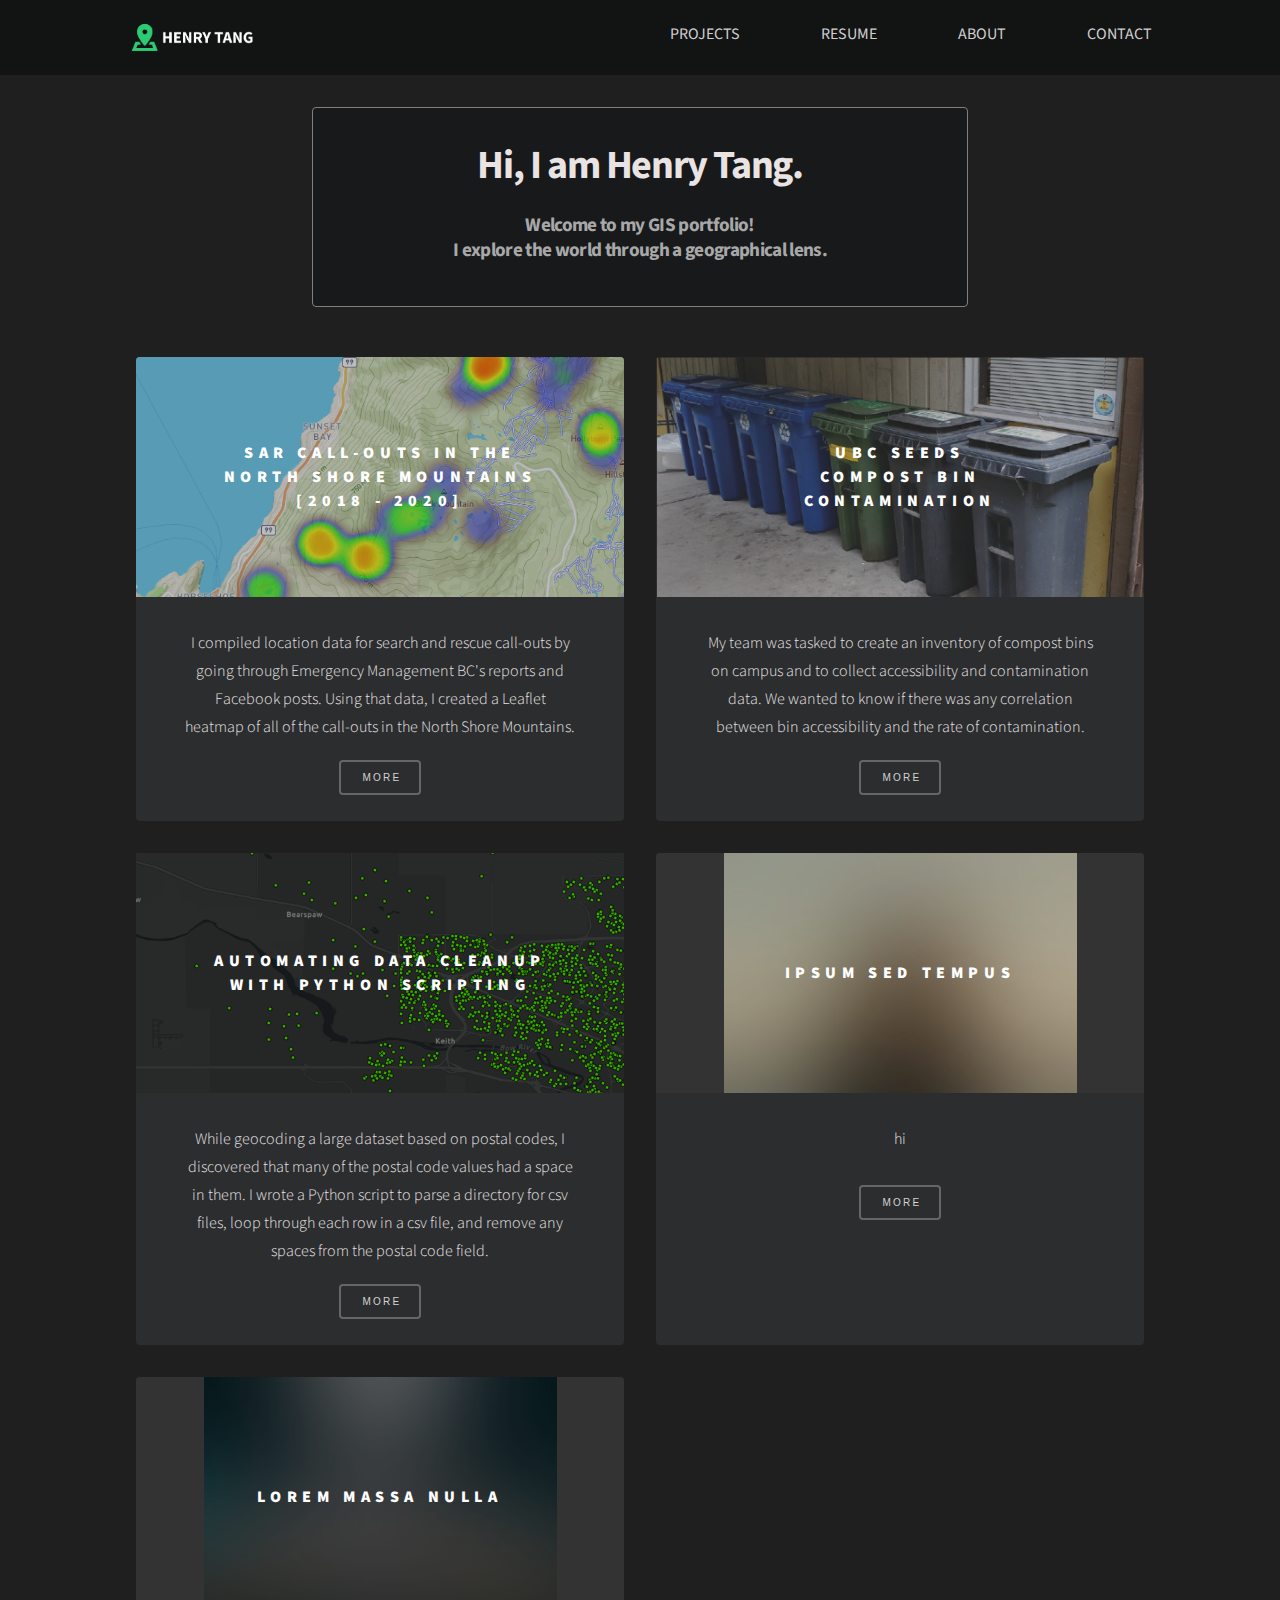
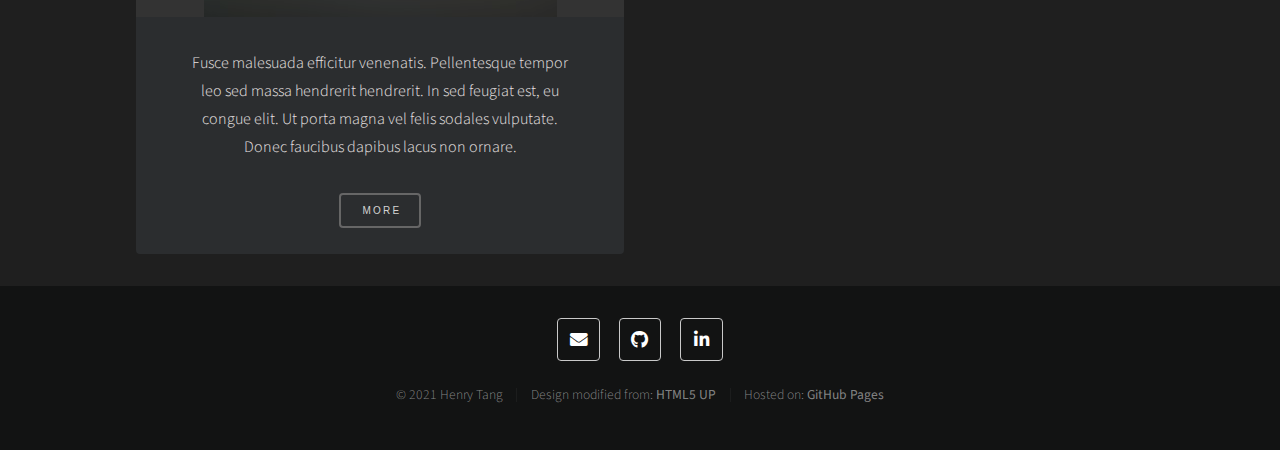
==== commit 05ab6e69: "add wildfire analysis page" ====
--- a/index.html
+++ b/index.html
@@ -73,12 +73,11 @@
 
 						<article class="item">
 							<header>
-								<a href="postal_code_spaces.html"><img src="images/geocode.png" alt="" style="max-width: 100%; height: auto;"></a>
-								<h3>Removing Postal Code </br>Spaces with Python</h3>
+								<a href="postal_code_spaces.html"><img src="images/geocode.png" alt="geocode" style="max-width: 100%; height: auto;"></a>
+								<h3>Automating data cleanup</br>with Python scripting</h3>
 							</header>
 							<p id=desc>While geocoding a large dataset based on postal codes, I discovered that many of the postal code values had a space in them. I wrote a Python script to parse a directory for csv files, loop through each row in a csv file, and remove any spaces from the postal code field.</p>
 							<button class="button" onclick="parent.location='postal_code_spaces.html'">More</button>
-							</button>
 						</article>
 
 						<article class="item">
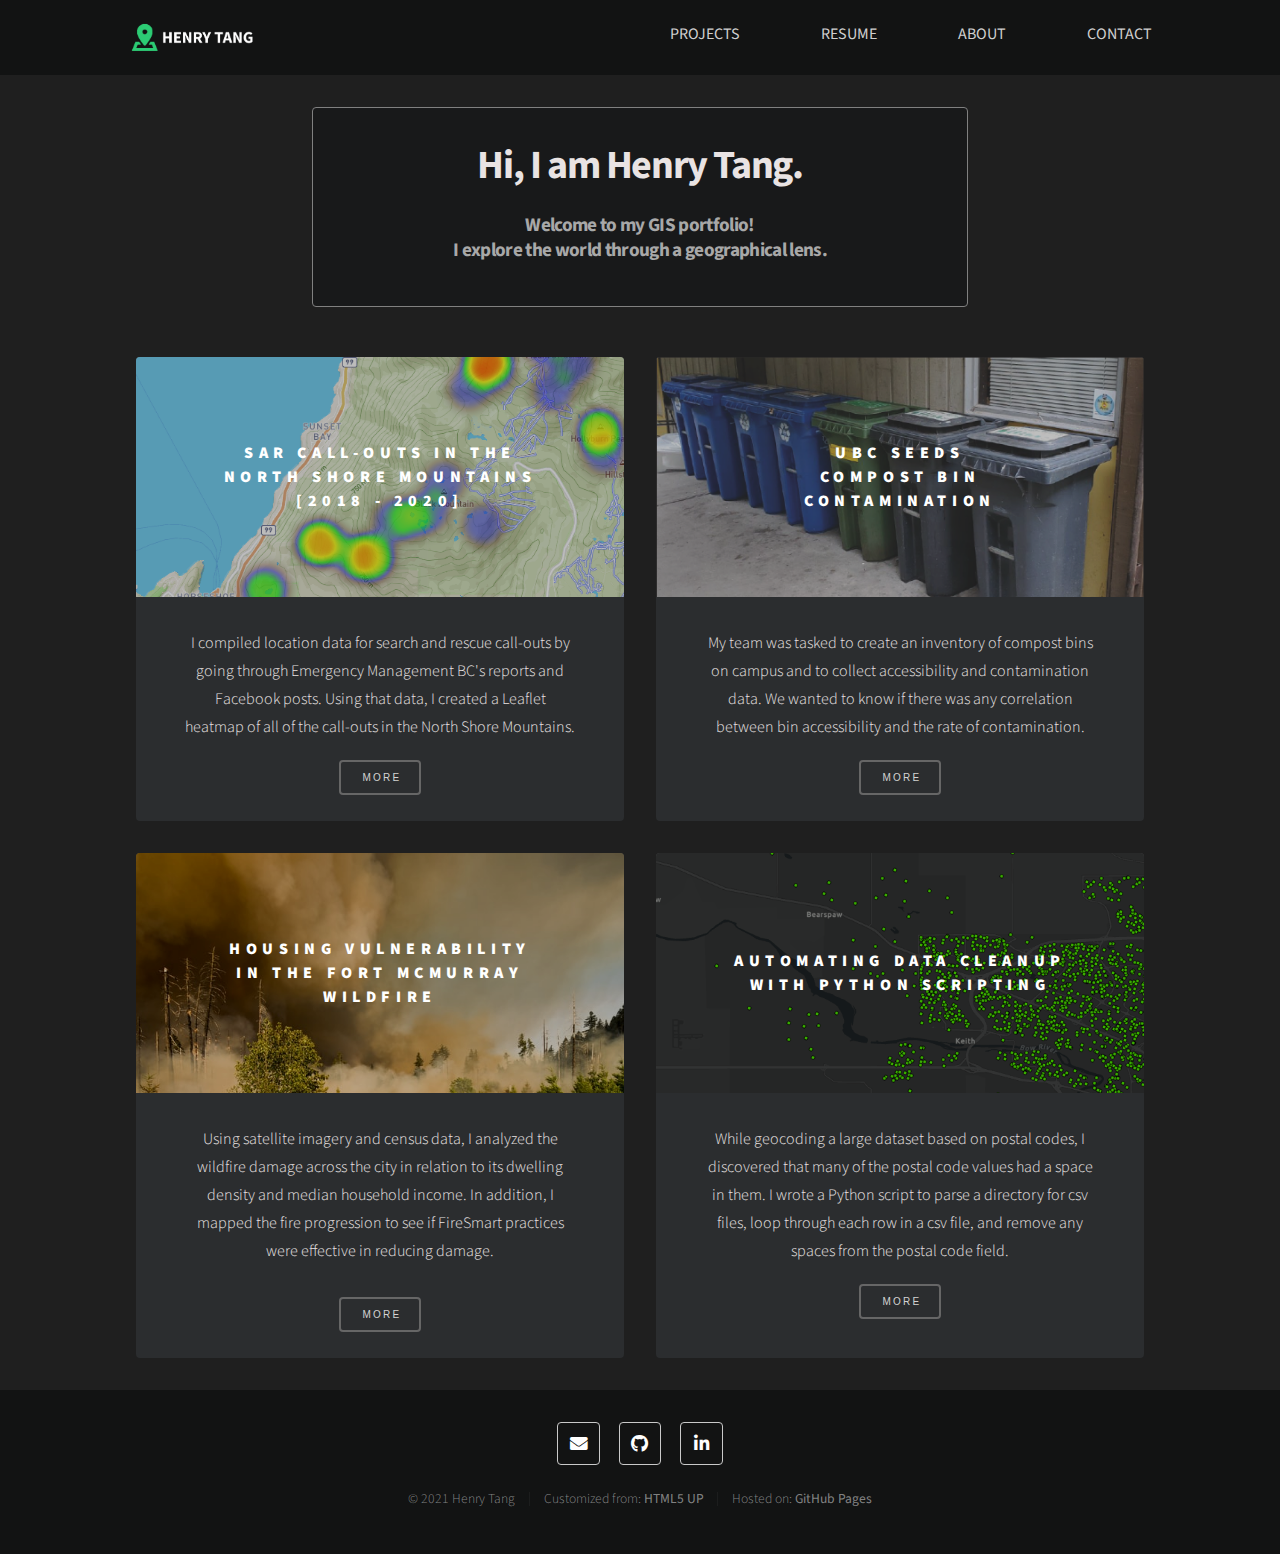
==== commit 12ad1171: "add wildfire page" ====
--- a/index.html
+++ b/index.html
@@ -73,6 +73,15 @@
 
 						<article class="item">
 							<header>
+								<a href="Fort_McMurray_Wildfire_Analysis.html"><img src="images/wildfire-3.jpg" alt="wildfire" style="max-width: 100%; height: auto;"></a>
+								<h3>Housing Vulnerability</br> in the Fort McMurray </br>Wildfire</h3>
+							</header>
+							<p>Using satellite imagery and census data, I analyzed the wildfire damage across the city in relation to its dwelling density and median household income. In addition, I mapped the fire progression to see if FireSmart practices </br>were effective in reducing damage.  </p>
+							<button class="button" onclick="parent.location='Fort_McMurray_Wildfire_Analysis.html'">More</button>
+						</article>
+
+						<article class="item">
+							<header>
 								<a href="postal_code_spaces.html"><img src="images/geocode.png" alt="geocode" style="max-width: 100%; height: auto;"></a>
 								<h3>Automating data cleanup</br>with Python scripting</h3>
 							</header>
@@ -80,16 +89,16 @@
 							<button class="button" onclick="parent.location='postal_code_spaces.html'">More</button>
 						</article>
 
-						<article class="item">
+						<!-- <article class="item">
 							<header>
-								<a href="#"><img src="images/pic04.jpg" alt="" style="max-width: 100%; height: auto;"></a>
-								<h3>Ipsum sed tempus</h3>
+								<a href="Fort_McMurray_Wildfire_Analysis.html"><img src="images/wildfire.jpg" alt="wildfire" style="max-width: 100%; height: auto;"></a>
+								<h3>Housing Vulnerability</br> in the Fort McMurray </br>Wildfire</h3>
 							</header>
 							<p>hi</p>
 							<button class="button" onclick="">More</button>
-						</article>
+						</article> -->
 
-						<article class="item">
+						<!-- <article class="item">
 							<header>
 								<a href="#"><img src="images/pic03.jpg" alt="" style="max-width: 100%; height: auto;"></a>
 								<h3>Lorem massa nulla</h3>
@@ -100,7 +109,7 @@
 								dapibus
 								lacus non ornare.</p>
 							<button class="button" onclick="">More</button>
-						</article>
+						</article> -->
 
 						<!-- <article class="item">
 							<header>
@@ -132,7 +141,7 @@
 					</ul>
 				</section>
 				<ul class="copyright">
-					<li>&copy; 2021 Henry Tang</li><li>Design modified from: <a href="http://html5up.net" target=“_blank” rel=“noopener noreferrer">HTML5 UP</a></li><li>Hosted on: <a href="https://pages.github.com/" target=“_blank” rel=“noopener noreferrer">GitHub Pages</a></li>
+					<li>&copy; 2021 Henry Tang</li><li>Customized from: <a href="http://html5up.net" target=“_blank” rel=“noopener noreferrer">HTML5 UP</a></li><li>Hosted on: <a href="https://pages.github.com/" target=“_blank” rel=“noopener noreferrer">GitHub Pages</a></li>
 				</ul>
 			</div>
 		</footer>
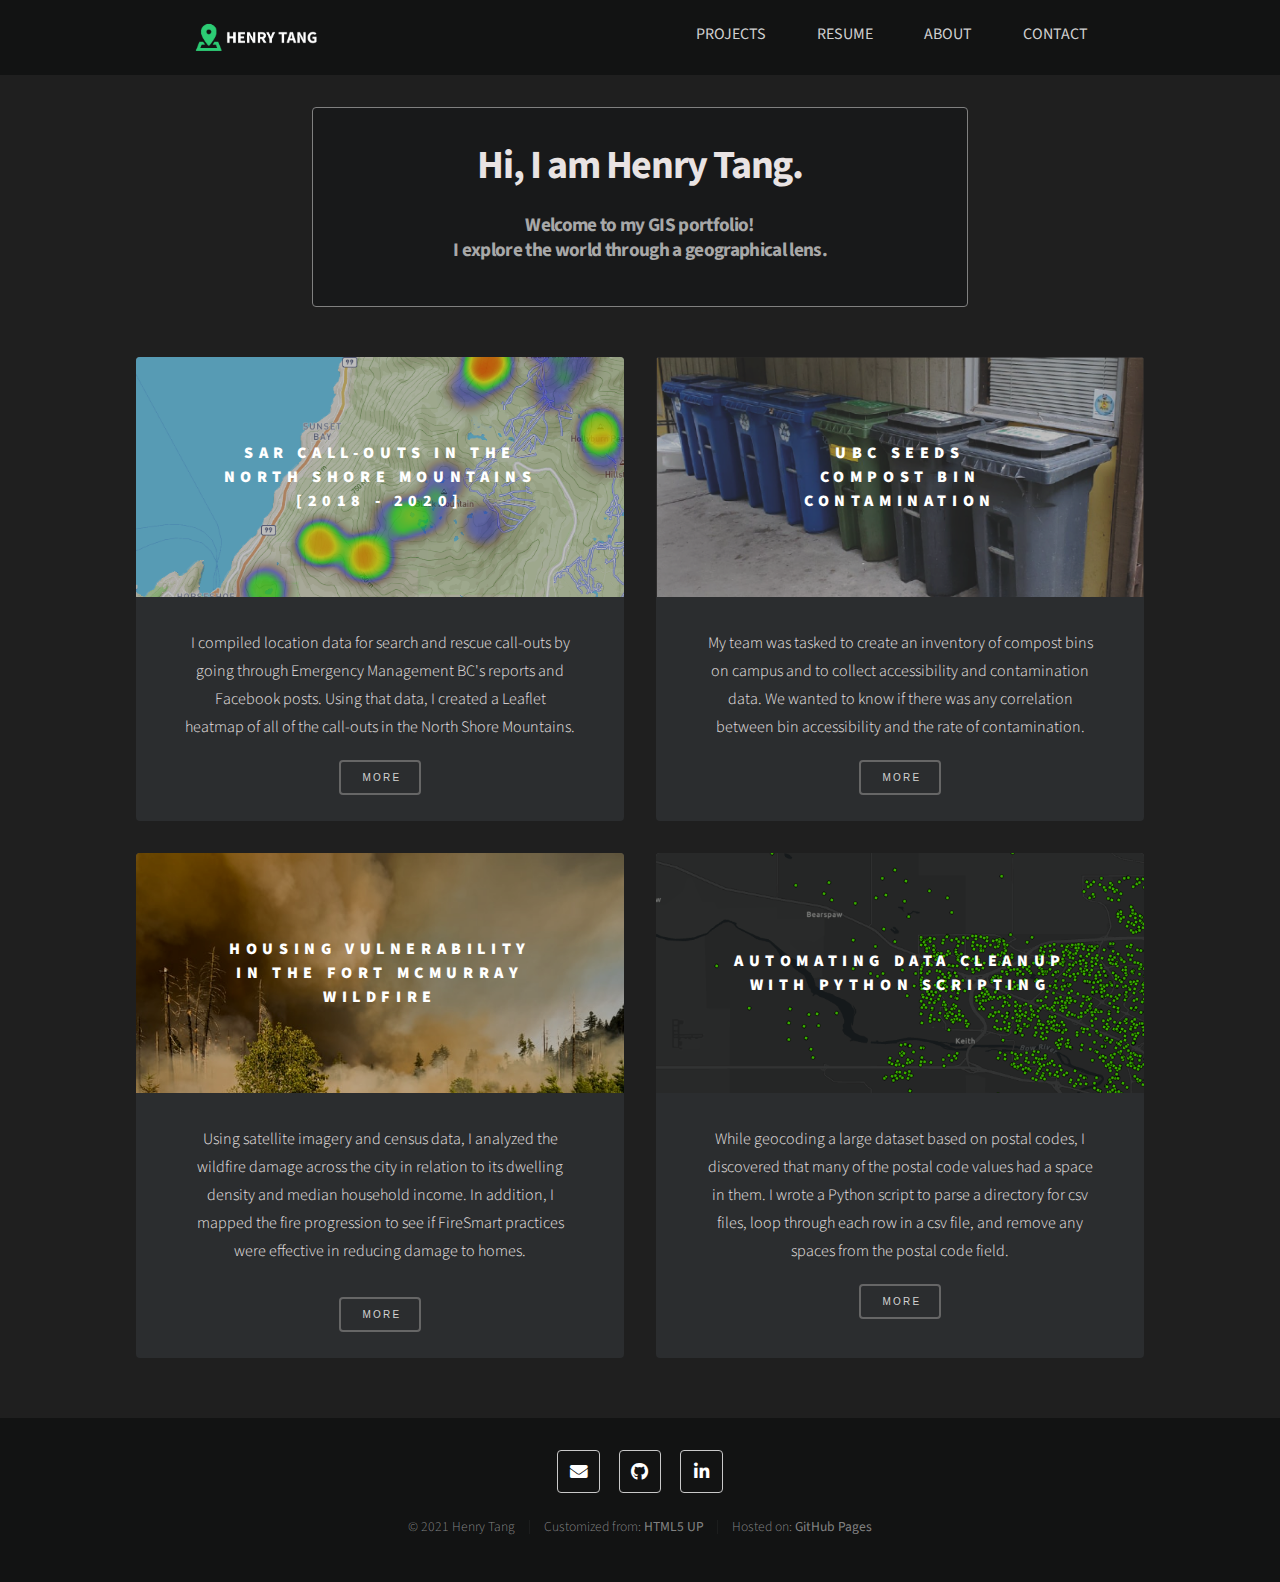
==== commit e12389ef: "add wildfire analysis" ====
--- a/index.html
+++ b/index.html
@@ -32,7 +32,7 @@
 				<nav id=nav_new>
 					<ul>
 						<li><a href="index.html">Projects</a></li>
-						<li><a href="uploads//media//Resume.pdf" target=“_blank” rel=“noopener noreferrer”>Resume</a></li>
+						<li><a href="uploads//media//Resume.pdf" target=“_blank” rel="noopener noreferrer">Resume</a></li>
 						<li><a href="about.html">About</a></li>
 						<li><a href="contact.html">Contact</a></li>
 					</ul>
@@ -76,14 +76,14 @@
 								<a href="Fort_McMurray_Wildfire_Analysis.html"><img src="images/wildfire-3.jpg" alt="wildfire" style="max-width: 100%; height: auto;"></a>
 								<h3>Housing Vulnerability</br> in the Fort McMurray </br>Wildfire</h3>
 							</header>
-							<p>Using satellite imagery and census data, I analyzed the wildfire damage across the city in relation to its dwelling density and median household income. In addition, I mapped the fire progression to see if FireSmart practices </br>were effective in reducing damage.  </p>
+							<p>Using satellite imagery and census data, I analyzed the wildfire damage across the city in relation to its dwelling density and median household income. In addition, I mapped the fire progression to see if FireSmart practices </br>were effective in reducing damage to homes.  </p>
 							<button class="button" onclick="parent.location='Fort_McMurray_Wildfire_Analysis.html'">More</button>
 						</article>
 
 						<article class="item">
 							<header>
 								<a href="postal_code_spaces.html"><img src="images/geocode.png" alt="geocode" style="max-width: 100%; height: auto;"></a>
-								<h3>Automating data cleanup</br>with Python scripting</h3>
+								<h3>Automating data cleanup</br> with Python scripting</h3>
 							</header>
 							<p id=desc>While geocoding a large dataset based on postal codes, I discovered that many of the postal code values had a space in them. I wrote a Python script to parse a directory for csv files, loop through each row in a csv file, and remove any spaces from the postal code field.</p>
 							<button class="button" onclick="parent.location='postal_code_spaces.html'">More</button>
@@ -126,6 +126,7 @@
 						</article> -->
 					</section>
 				</div>
+				</br>
 				</section>
 			</div>
 		</div>
--- a/assets/css/main.css
+++ b/assets/css/main.css
@@ -2888,7 +2888,7 @@
 /* Header */
 
 	.container {
-		width: 59%;
+		max-width: 100%;
 		margin: 0 auto;
 	}
 
@@ -2957,27 +2957,37 @@
 		width: 100%;
 	
 	}
-
+	@media only screen and (max-width: 2560px) {
+		.container {
+			width: 60%;
+		}
+	}
 
 	@media only screen and (max-width: 1920px) {
 		.container {
-			width: 80%;
+			width: 70%;
+		}
+		nav li {
+			margin-left: 40px;
 		}
 		#main {
 			width: 100%;
 		}
 	}
 	
-	@media only screen and (max-width: 800px) {
+	@media only screen and (max-width: 810px) {
 		.container {
-			width: 90%;
+			max-width: 90%;
+		}
+		nav li {
+			margin-left: 25px;
 		}
 		#main {
 			width: 100%;
 		}
 	}
 
-	@media only screen and (max-width: 480px) {
+	@media only screen and (max-width: 780px) {
 		#logo {
 			width: 65%;
 			float: none;
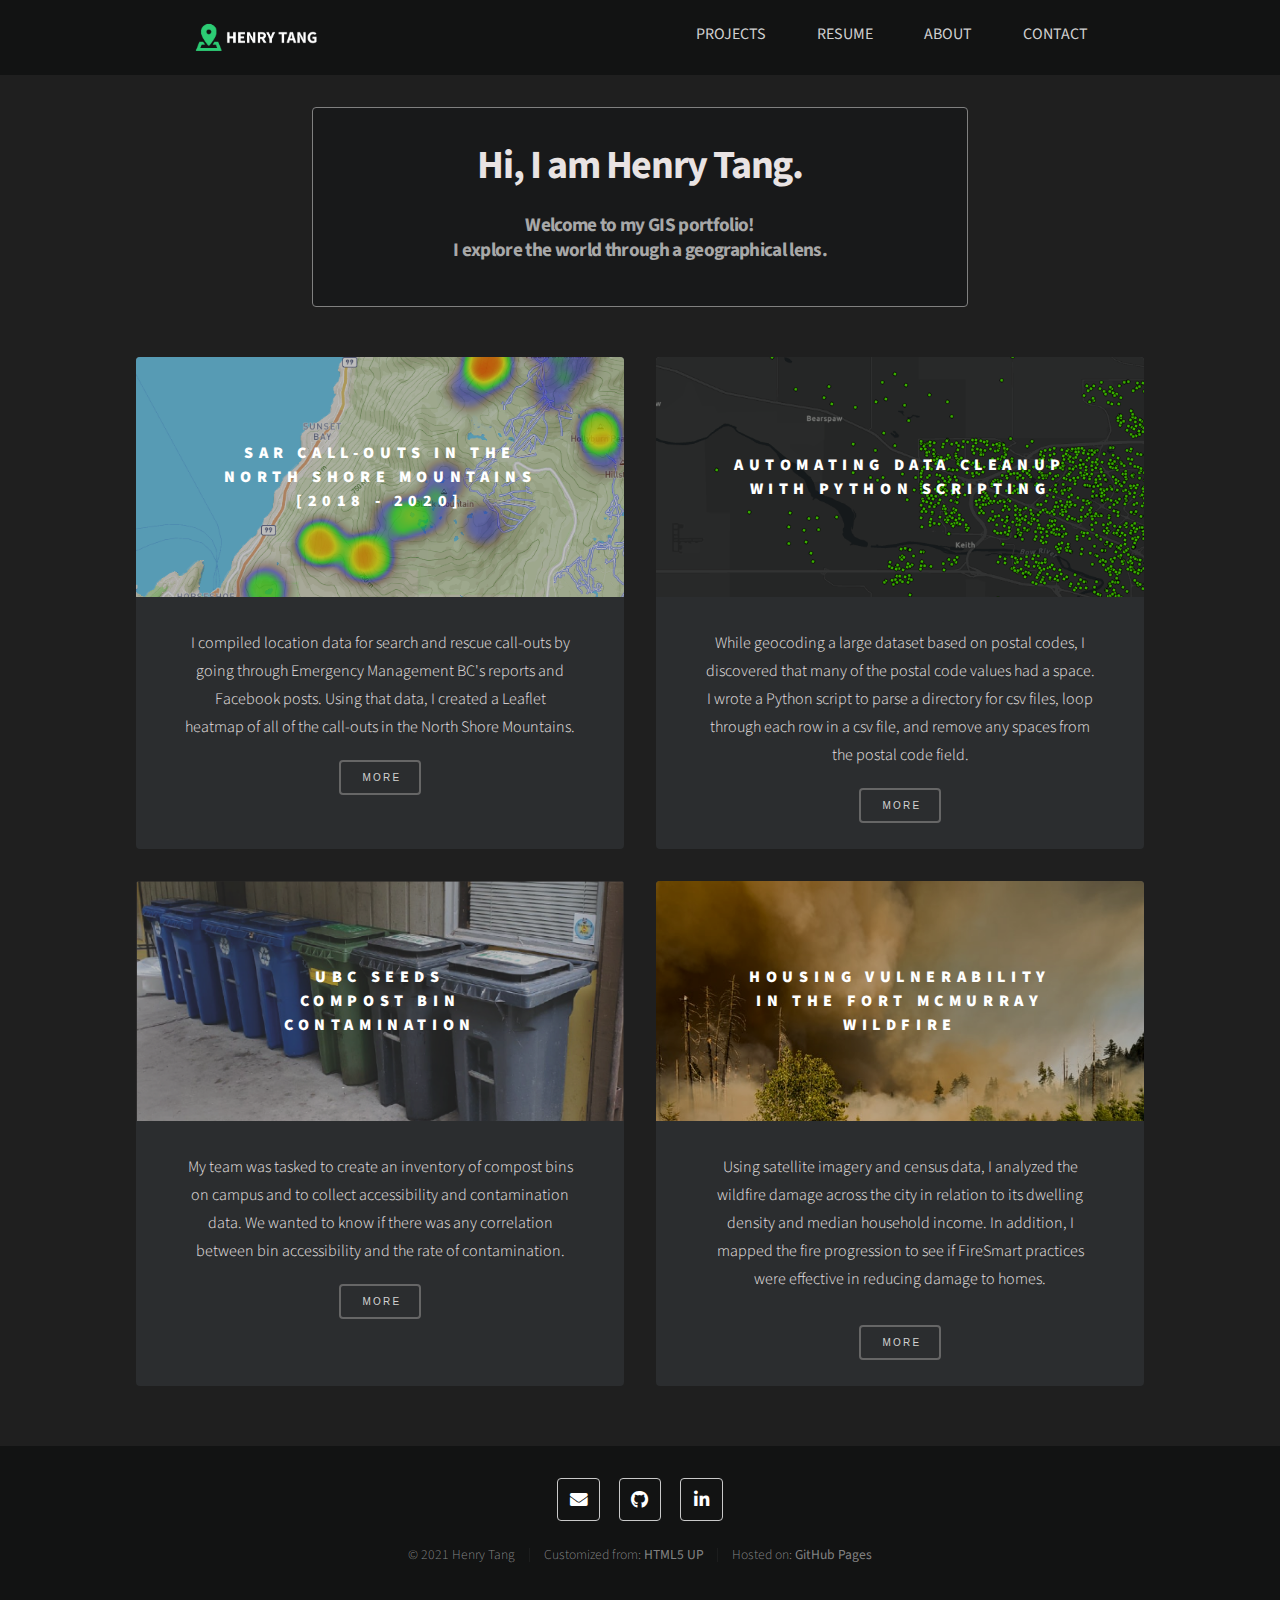
==== commit c729e9b1: "update desc" ====
--- a/index.html
+++ b/index.html
@@ -64,6 +64,15 @@
 
 						<article class="item">
 							<header>
+								<a href="postal_code_spaces.html"><img src="images/geocode.png" alt="geocode" style="max-width: 100%; height: auto;"></a>
+								<h3>Automating data cleanup</br> with Python scripting</h3>
+							</header>
+							<p id=desc>While geocoding a large dataset based on postal codes, I discovered that many of the postal code values had a space. I wrote a Python script to parse a directory for csv files, loop through each row in a csv file, and remove any spaces from the postal code field.</p>
+							<button class="button" onclick="parent.location='postal_code_spaces.html'">More</button>
+						</article>
+
+						<article class="item">
+							<header>
 								<a href="SEEDS_compost.html"><img src="images/compost_bins.png" alt="compost_bins" style="max-width: 100%; height: auto;"></a>
 								<h3 id=title>UBC SEEDS </br>Compost Bin </br>Contamination</h3>
 							</header>
@@ -78,15 +87,6 @@
 							</header>
 							<p>Using satellite imagery and census data, I analyzed the wildfire damage across the city in relation to its dwelling density and median household income. In addition, I mapped the fire progression to see if FireSmart practices </br>were effective in reducing damage to homes.  </p>
 							<button class="button" onclick="parent.location='Fort_McMurray_Wildfire_Analysis.html'">More</button>
-						</article>
-
-						<article class="item">
-							<header>
-								<a href="postal_code_spaces.html"><img src="images/geocode.png" alt="geocode" style="max-width: 100%; height: auto;"></a>
-								<h3>Automating data cleanup</br> with Python scripting</h3>
-							</header>
-							<p id=desc>While geocoding a large dataset based on postal codes, I discovered that many of the postal code values had a space in them. I wrote a Python script to parse a directory for csv files, loop through each row in a csv file, and remove any spaces from the postal code field.</p>
-							<button class="button" onclick="parent.location='postal_code_spaces.html'">More</button>
 						</article>
 
 						<!-- <article class="item">
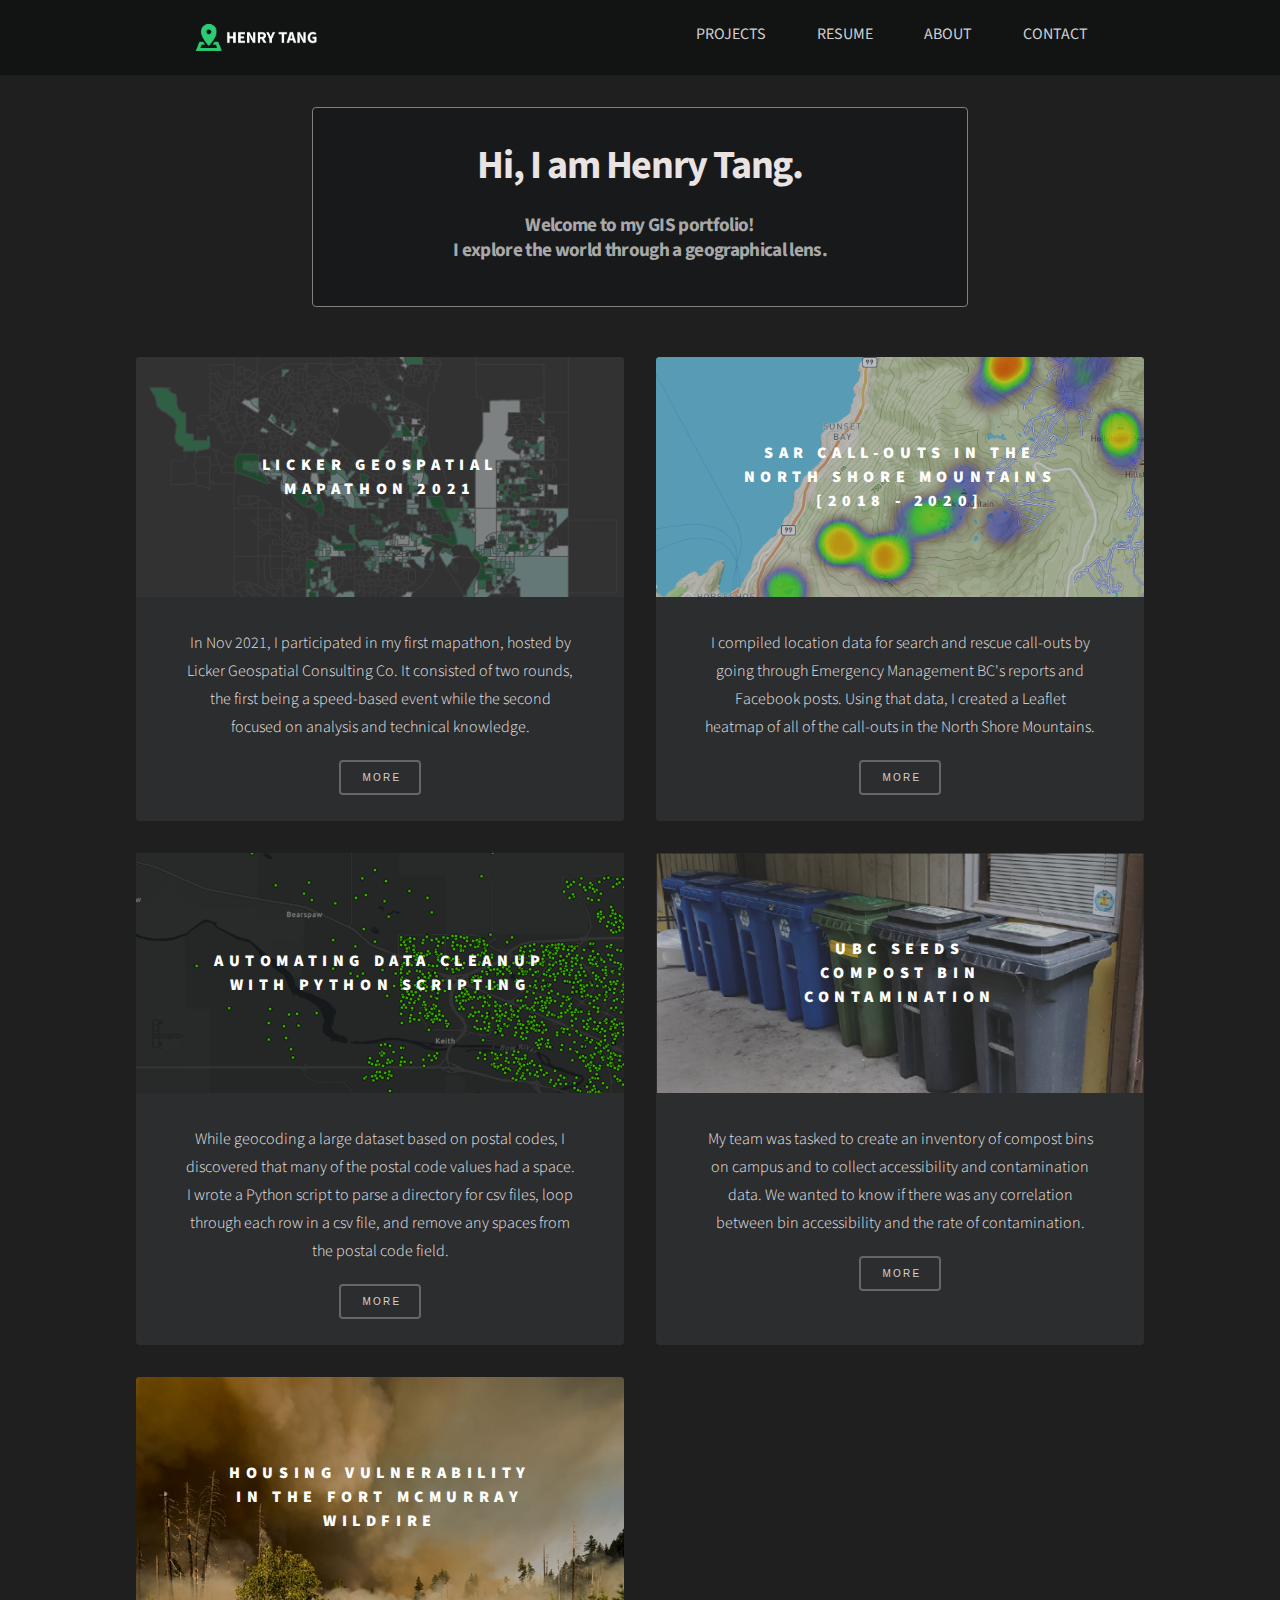
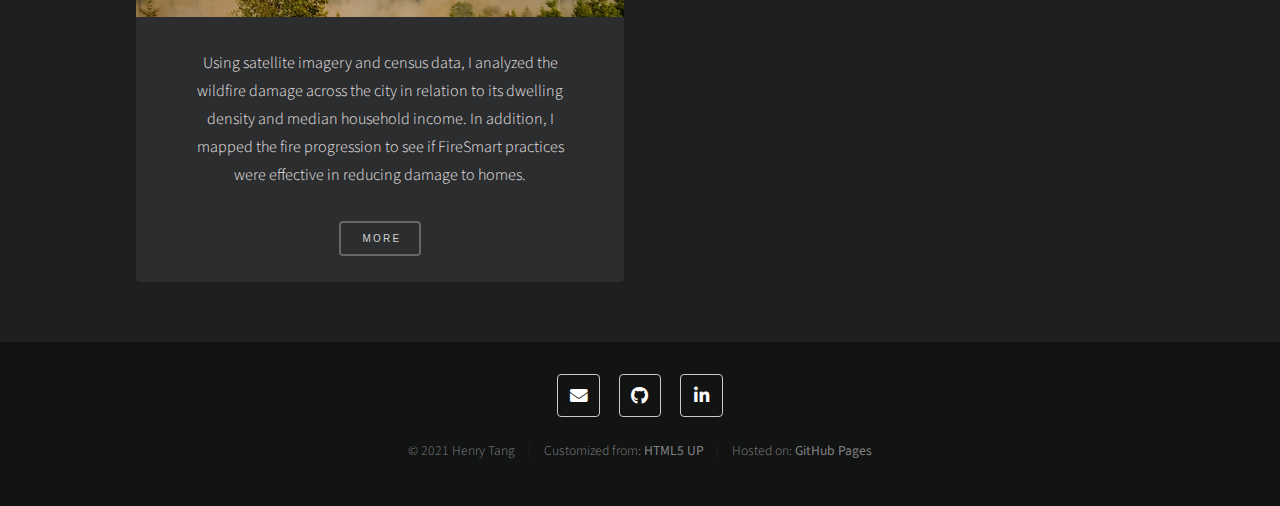
==== commit bf44bbf1: "added mapathon write up" ====
--- a/index.html
+++ b/index.html
@@ -16,6 +16,15 @@
 		<link rel="stylesheet" href="assets/css/noscript.css" />
 	</noscript>
 	<link rel="stylesheet" href="https://cdnjs.cloudflare.com/ajax/libs/font-awesome/4.7.0/css/font-awesome.min.css">
+	<!-- Global site tag (gtag.js) - Google Analytics -->
+	<script async src="https://www.googletagmanager.com/gtag/js?id=G-ZDSNFDP6F7"></script>
+	<script>
+	window.dataLayer = window.dataLayer || [];
+	function gtag(){dataLayer.push(arguments);}
+	gtag('js', new Date());
+
+	gtag('config', 'G-ZDSNFDP6F7');
+	</script>
 </head>
 
 
@@ -53,6 +62,15 @@
 				<!-- Items -->
 				<div id="boxes">
 					<section class="main items">
+						<article class="item">
+							<header>
+								<a href="LGeospatial_Mapathon_2021.html"><img src="images/LGeo_Mapathon1.png" alt="mapathon" style="max-width: 100%; height: auto; opacity: 0.4;"></a>
+								<h3 id=title>Licker Geospatial Mapathon 2021</h3>
+							</header>
+							<p id=desc>In Nov 2021, I participated in my first mapathon, hosted by Licker Geospatial Consulting Co. It consisted of two rounds, the first being a speed-based event while the second focused on analysis and technical knowledge.    </p>
+							<button class="button" onclick="parent.location='LGeospatial_Mapathon_2021.html'">More</button>
+						</article>
+
 						<article class="item">
 							<header>
 								<a href="SAR_callouts_2018_2020.html"><img src="images/heatmap2.png" alt="heatmap" style="max-width: 100%; height: auto;"></a>
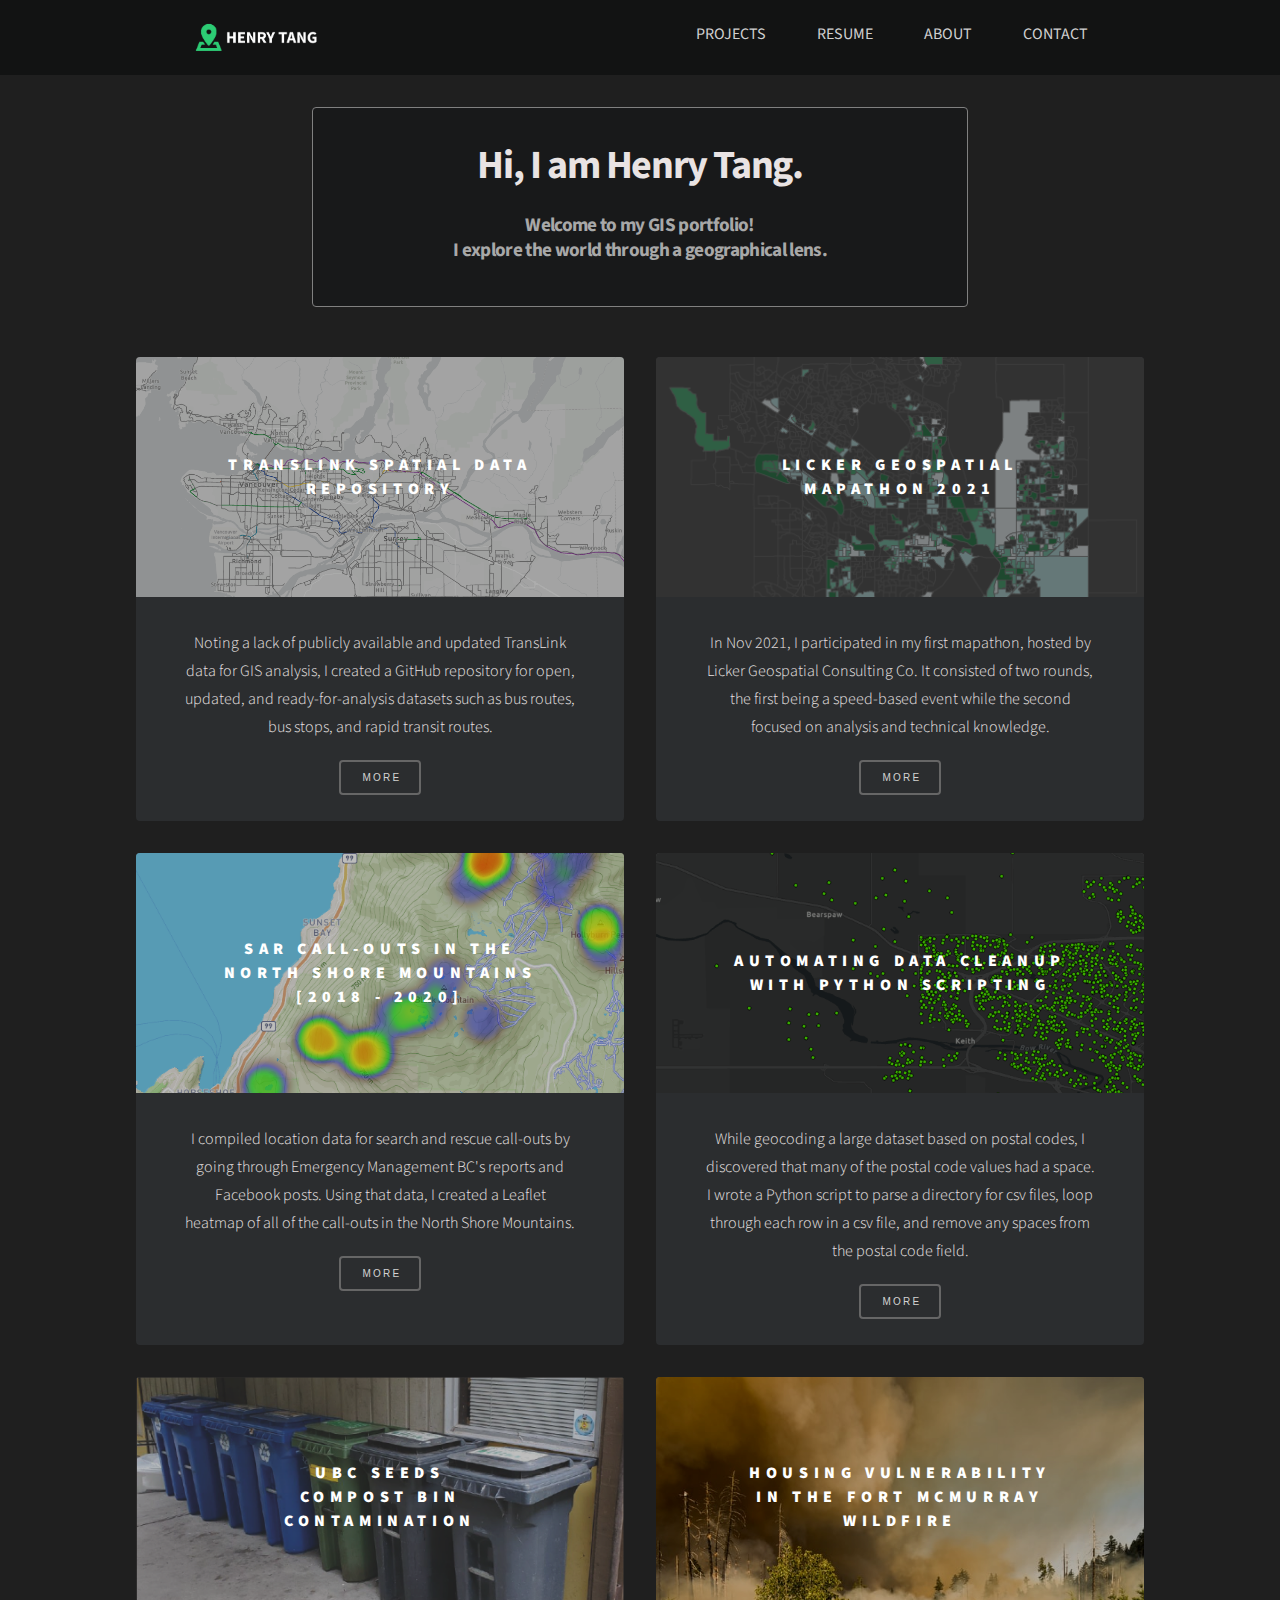
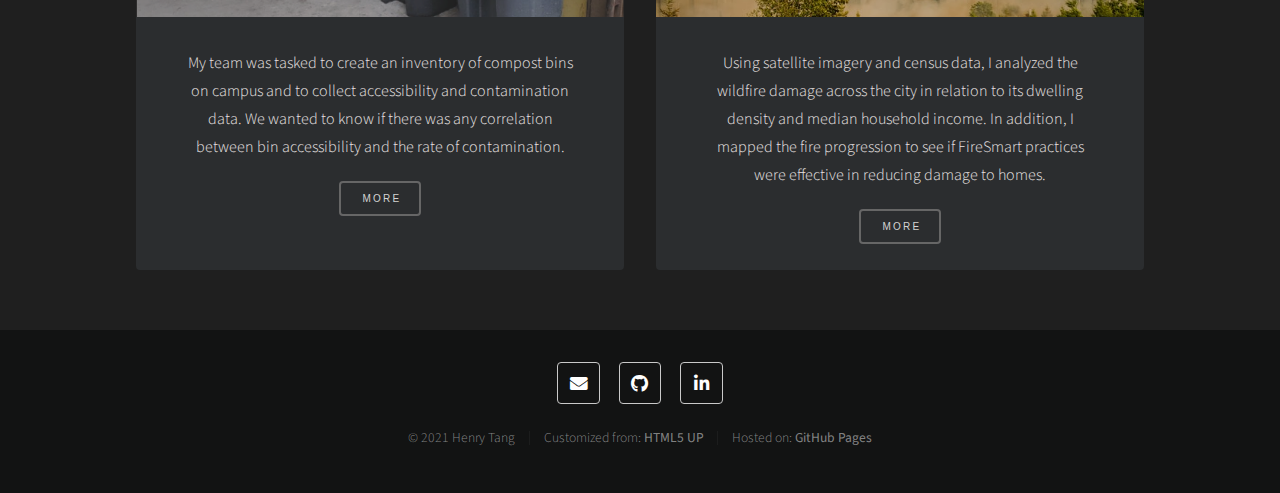
==== commit 29290abc: "add translink repository desc and link" ====
--- a/index.html
+++ b/index.html
@@ -64,6 +64,14 @@
 					<section class="main items">
 						<article class="item">
 							<header>
+								<a href="https://github.com/ohenryu/TransLink-Spatial-Data"><img src="images/transit_map.png" alt="mapathon" style="max-width: 100%; height: auto; opacity: 0.6;""></a>
+								<h3 id=title>TransLink Spatial Data Repository</h3>
+							</header>
+							<p id=desc>Noting a lack of publicly available and updated TransLink data for GIS analysis, I created a GitHub repository for open, updated, and ready-for-analysis datasets such as bus routes, bus stops, and rapid transit routes.   </p>
+							<button class="button" onclick="parent.location='https:/github.com/ohenryu/TransLink-Spatial-Data'">More</button>
+						</article>
+						<article class="item">
+							<header>
 								<a href="LGeospatial_Mapathon_2021.html"><img src="images/LGeo_Mapathon1.png" alt="mapathon" style="max-width: 100%; height: auto; opacity: 0.4;"></a>
 								<h3 id=title>Licker Geospatial Mapathon 2021</h3>
 							</header>
@@ -103,45 +111,10 @@
 								<a href="Fort_McMurray_Wildfire_Analysis.html"><img src="images/wildfire-3.jpg" alt="wildfire" style="max-width: 100%; height: auto;"></a>
 								<h3>Housing Vulnerability</br> in the Fort McMurray </br>Wildfire</h3>
 							</header>
-							<p>Using satellite imagery and census data, I analyzed the wildfire damage across the city in relation to its dwelling density and median household income. In addition, I mapped the fire progression to see if FireSmart practices </br>were effective in reducing damage to homes.  </p>
+							<p id=desc>Using satellite imagery and census data, I analyzed the wildfire damage across the city in relation to its dwelling density and median household income. In addition, I mapped the fire progression to see if FireSmart practices </br>were effective in reducing damage to homes.  </p>
 							<button class="button" onclick="parent.location='Fort_McMurray_Wildfire_Analysis.html'">More</button>
 						</article>
 
-						<!-- <article class="item">
-							<header>
-								<a href="Fort_McMurray_Wildfire_Analysis.html"><img src="images/wildfire.jpg" alt="wildfire" style="max-width: 100%; height: auto;"></a>
-								<h3>Housing Vulnerability</br> in the Fort McMurray </br>Wildfire</h3>
-							</header>
-							<p>hi</p>
-							<button class="button" onclick="">More</button>
-						</article> -->
-
-						<!-- <article class="item">
-							<header>
-								<a href="#"><img src="images/pic03.jpg" alt="" style="max-width: 100%; height: auto;"></a>
-								<h3>Lorem massa nulla</h3>
-							</header>
-							<p>Fusce malesuada efficitur venenatis. Pellentesque tempor leo sed massa hendrerit
-								hendrerit. In sed
-								feugiat est, eu congue elit. Ut porta magna vel felis sodales vulputate. Donec faucibus
-								dapibus
-								lacus non ornare.</p>
-							<button class="button" onclick="">More</button>
-						</article> -->
-
-						<!-- <article class="item">
-							<header>
-								<a href="#"><img src="images/pic04.jpg" alt="" style="max-width: 100%; height: auto;"></a>
-								<h3>Ipsum sed tempus</h3>
-							</header>
-							<p>Fusce malesuada efficitur venenatis. Pellentesque tempor leo sed massa hendrerit
-								hendrerit. In sed
-								feugiat est, eu congue elit. Ut porta magna vel felis sodales vulputate. Donec faucibus
-								dapibus
-								lacus non ornare.</p>
-							<button class="button" onclick="">More</button>
-
-						</article> -->
 					</section>
 				</div>
 				</br>
--- a/assets/css/main.css
+++ b/assets/css/main.css
@@ -203,8 +203,9 @@
 		font-weight: 300;
 	}
 		#text-indent {
-			text-indent: 1.5em;
+			text-indent: 2em;
 			text-align: left;
+			word-spacing: 1px;
 		}
 
 	h1 {
@@ -3736,6 +3737,7 @@
 
 #desc {
 	margin-bottom: 1.2em;
+	text-align: center;
 }
 
 figcaption {
